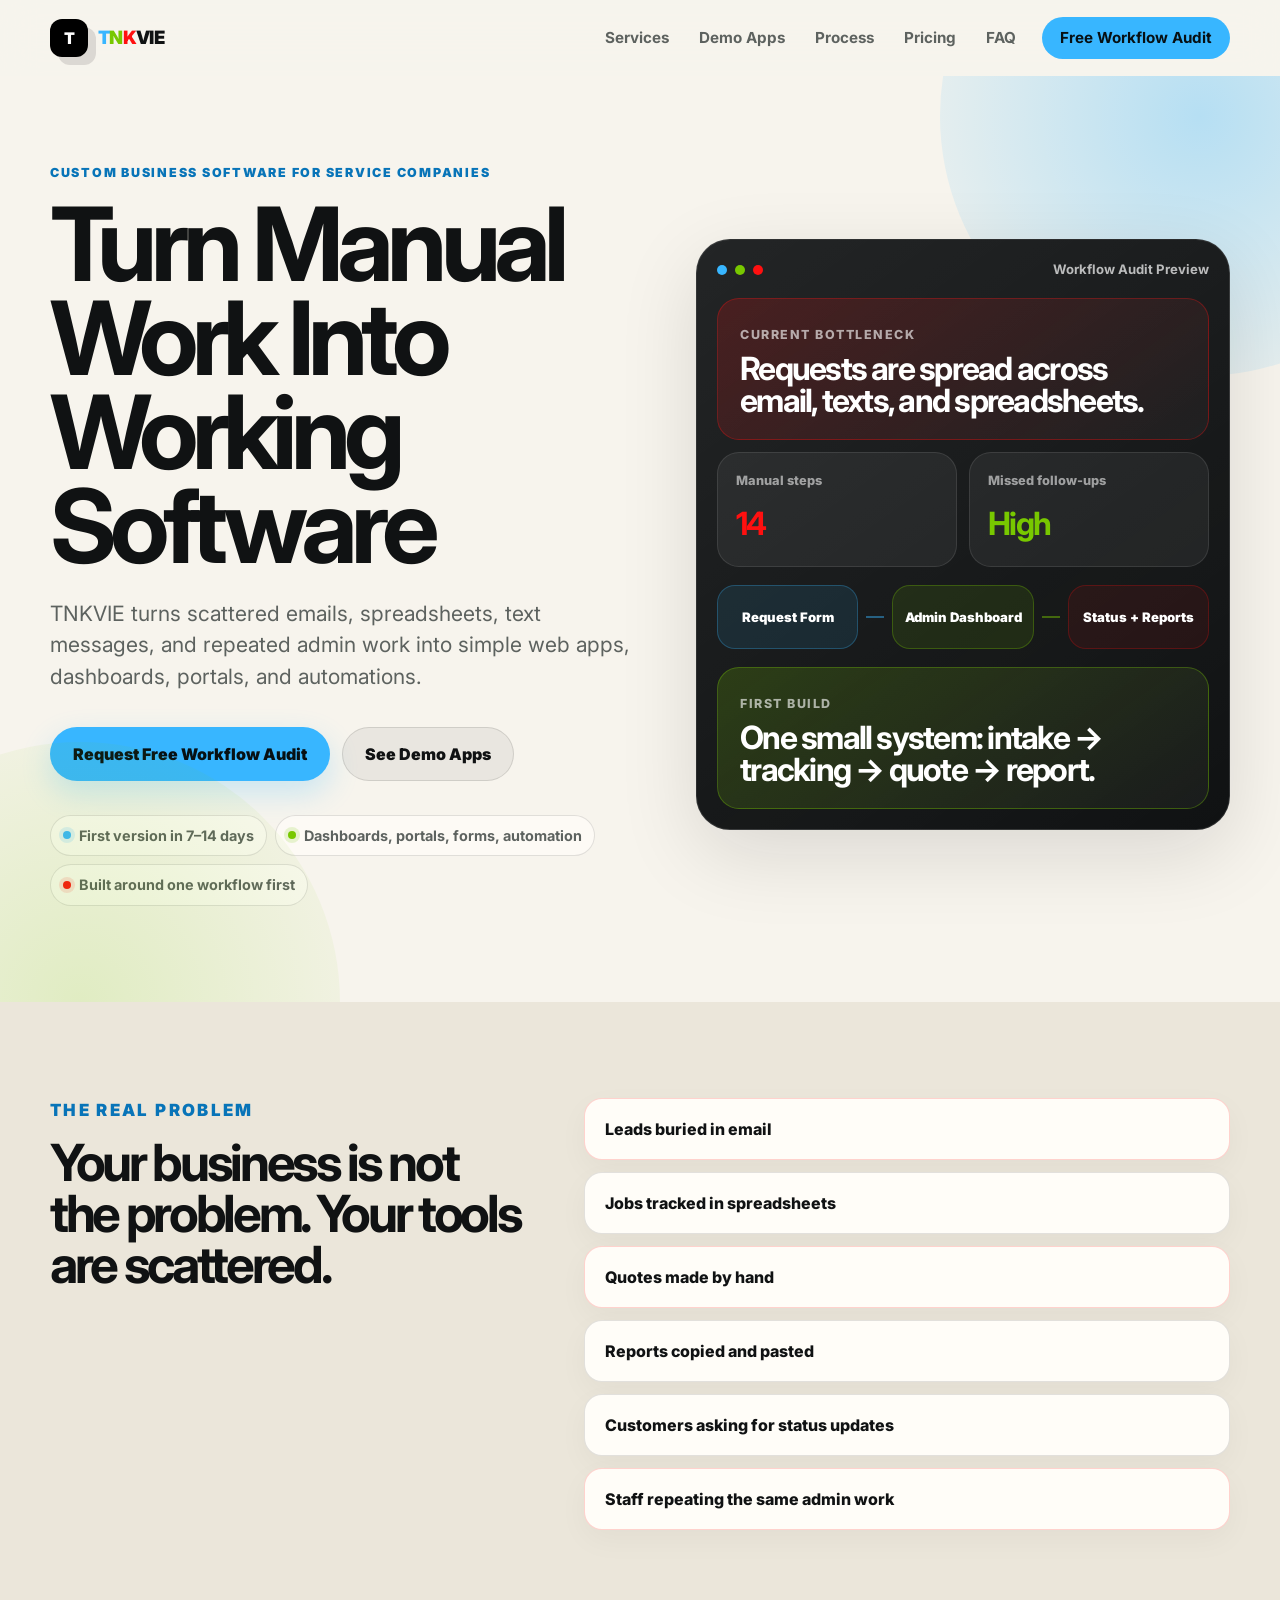
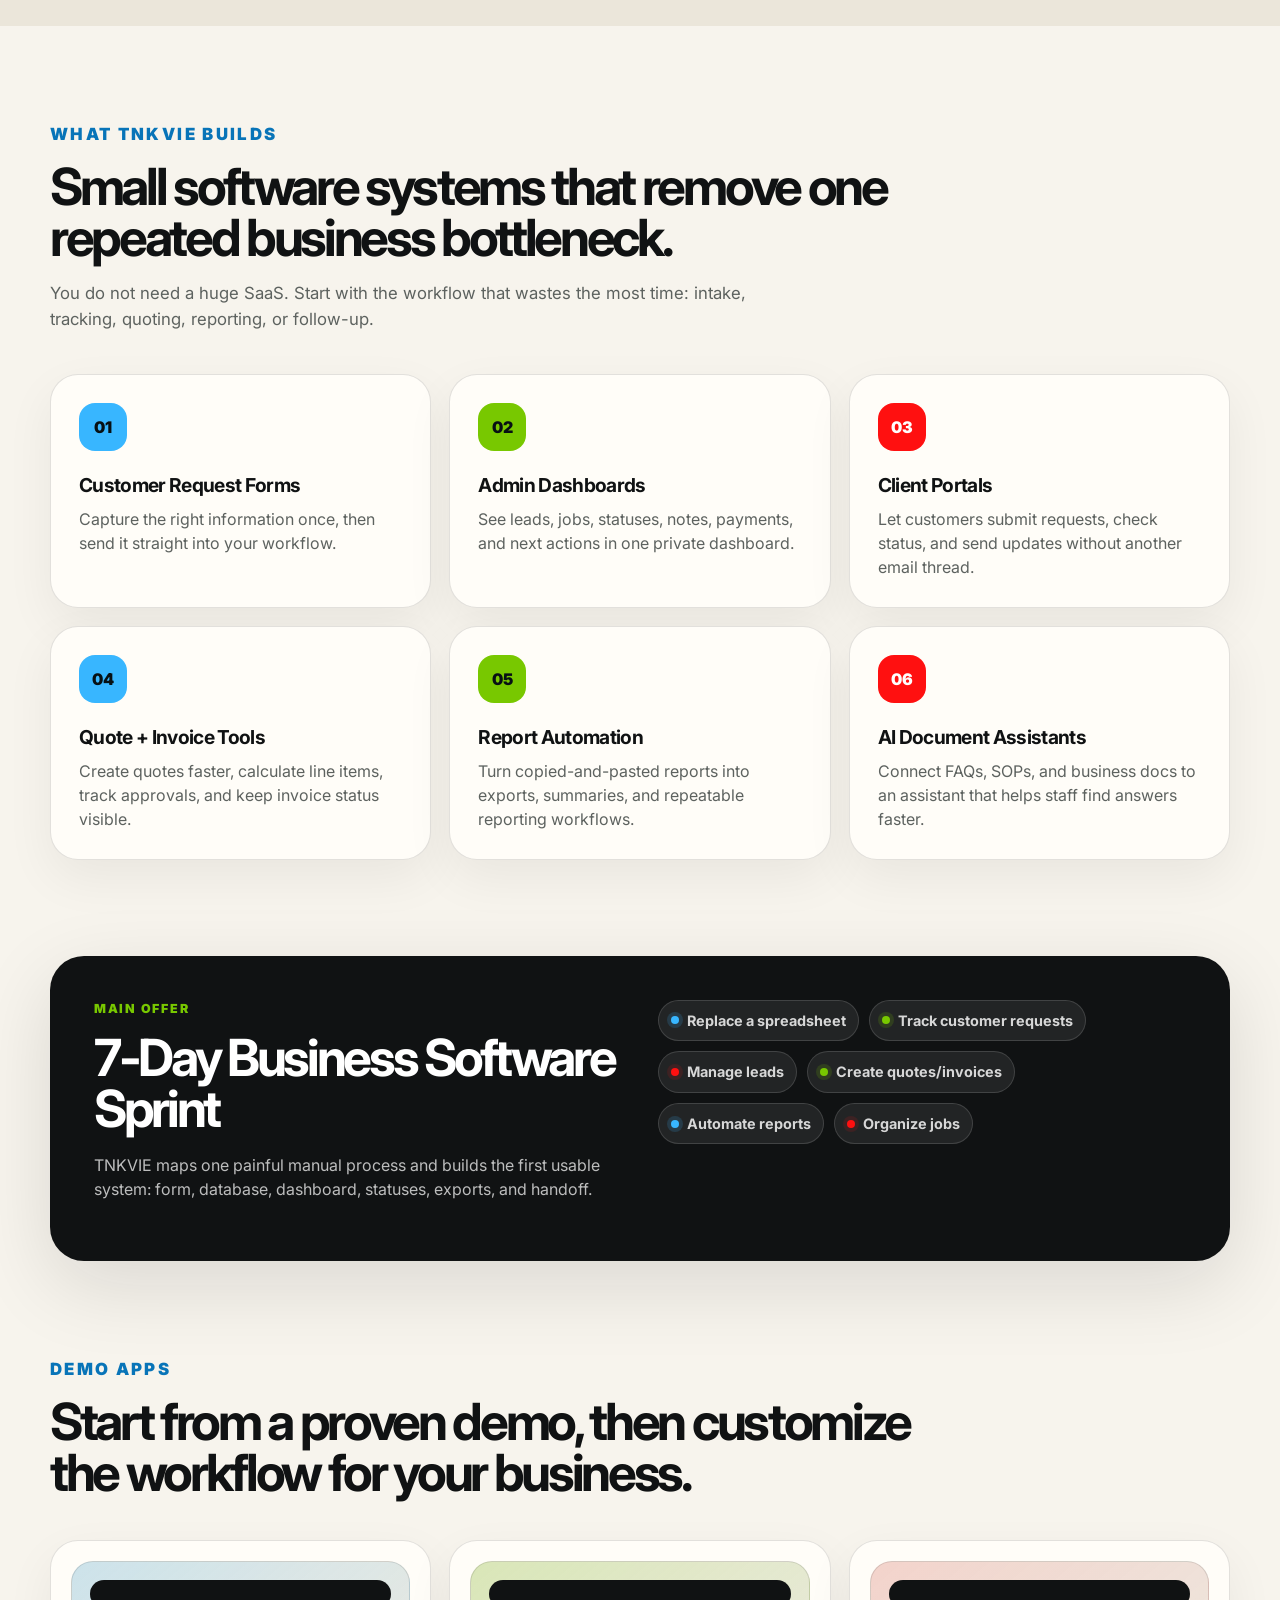
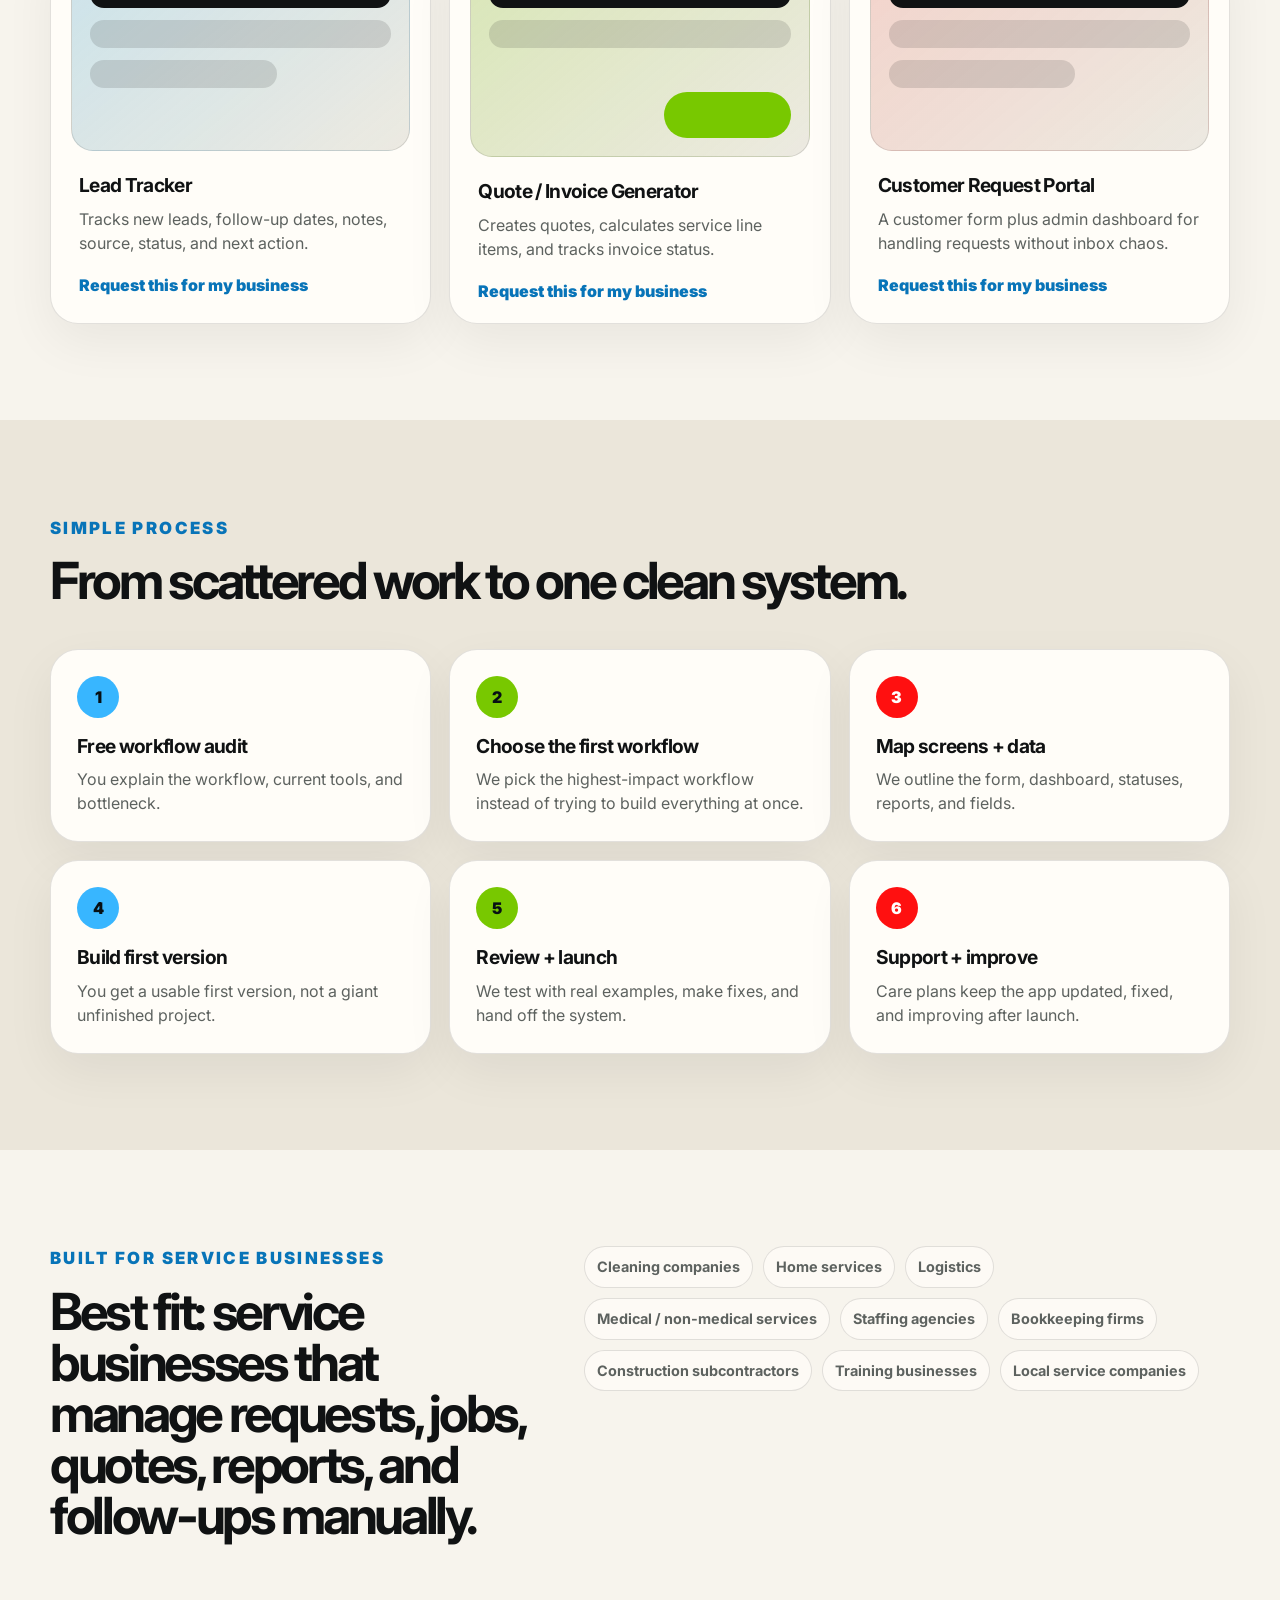
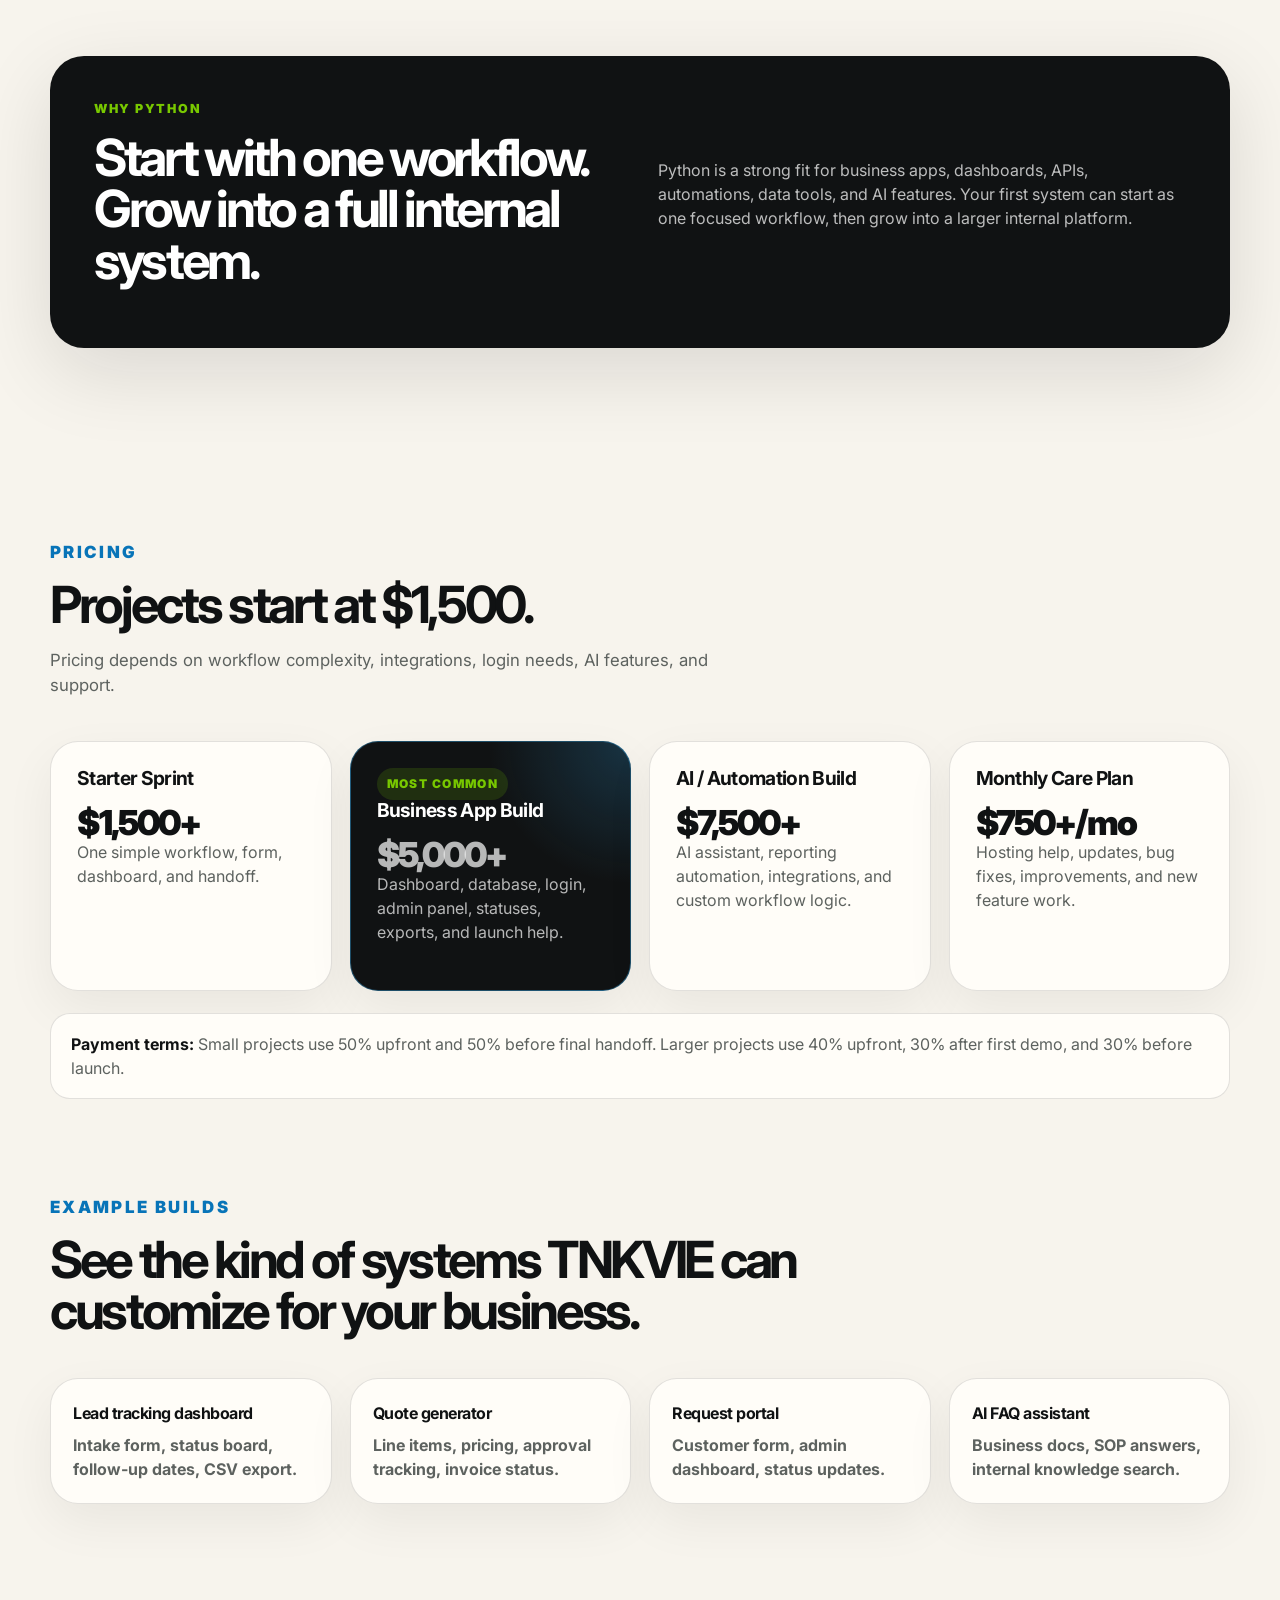
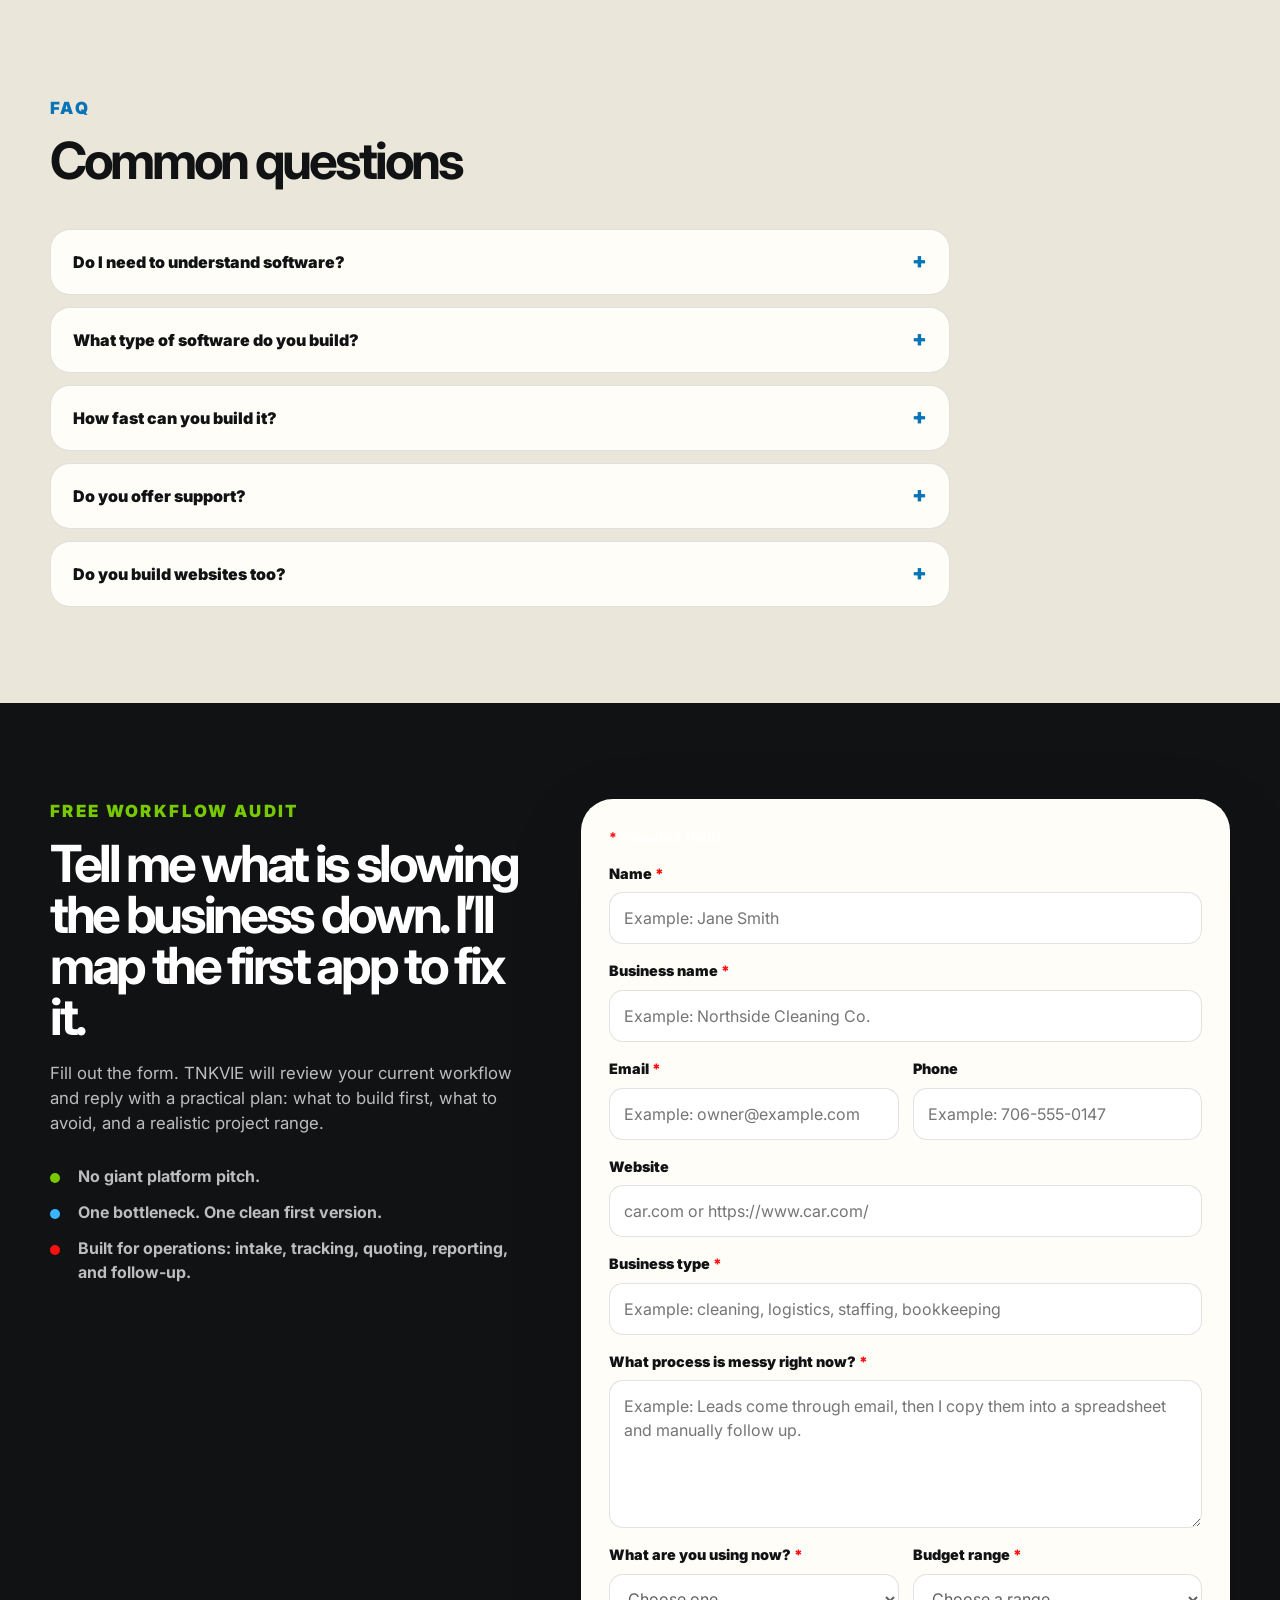
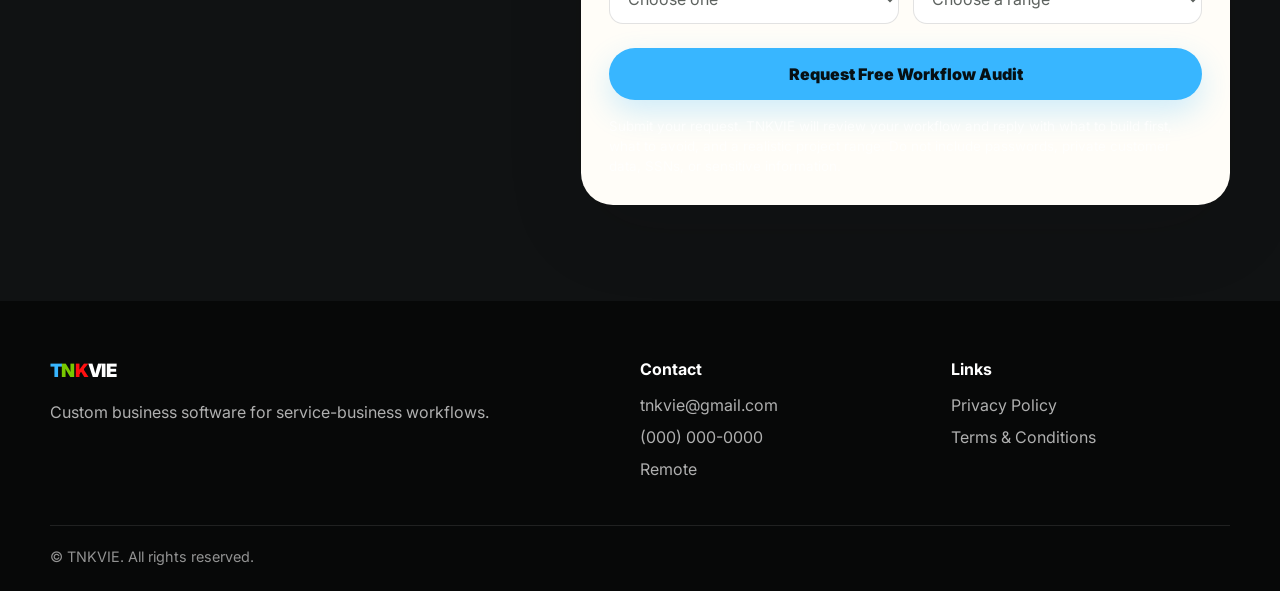
==== index.html @ 75f2b17d "init" ====
<!doctype html>
<html lang="en">
  <head>
    <meta charset="utf-8" />
    <meta name="viewport" content="width=device-width, initial-scale=1" />
    <title>TNKVIE — Custom Python Software for Small Businesses</title>
    <meta
      name="description"
      content="TNKVIE builds custom Python business software that replaces spreadsheets, manual admin work, and broken workflows with simple apps, dashboards, portals, and automations."
    />
    <meta name="theme-color" content="#38b6ff" />

    <meta
      property="og:title"
      content="TNKVIE — Custom Python Software for Small Businesses"
    />
    <meta
      property="og:description"
      content="Turn one messy manual process into a working app, dashboard, portal, or automation in 7–14 days."
    />
    <meta property="og:type" content="website" />

    <link rel="preconnect" href="https://fonts.googleapis.com" />
    <link rel="preconnect" href="https://fonts.gstatic.com" crossorigin />
    <link
      href="https://fonts.googleapis.com/css2?family=Inter:wght@400;500;600;700;800;900&display=swap"
      rel="stylesheet"
    />
    <link rel="stylesheet" href="styles.css" />
  </head>

  <body>
    <a class="skip-link" href="#main">Skip to content</a>

    <header class="site-header" data-header>
      <div class="container nav-shell">
        <a class="brand" href="#top" aria-label="TNKVIE home">
          <span class="brand-mark" aria-hidden="true">T</span>
          <span class="brand-text brand-logo" aria-label="TNKVIE"
            ><span class="logo-blue">T</span><span class="logo-green">N</span
            ><span class="logo-red">K</span><span>VIE</span></span
          >
        </a>

        <button
          class="nav-toggle"
          type="button"
          aria-label="Open menu"
          aria-expanded="false"
          data-nav-toggle
        >
          <span></span>
          <span></span>
          <span></span>
        </button>

        <nav class="site-nav" aria-label="Main navigation" data-nav>
          <a href="#services">Services</a>
          <a href="#demos">Demo Apps</a>
          <a href="#process">Process</a>
          <a href="#pricing">Pricing</a>
          <a href="#faq">FAQ</a>
          <a class="nav-cta" href="#audit">Free Workflow Audit</a>
        </nav>
      </div>
    </header>

    <main id="main">
      <section class="hero section" id="top">
        <div class="container hero-grid">
          <div class="hero-copy reveal">
            <p class="eyebrow">
              Custom business software for service companies
            </p>
            <h1>Turn Manual Work Into Working Software</h1>
            <p class="hero-subtitle">
              TNKVIE turns scattered emails, spreadsheets, text messages, and
              repeated admin work into simple web apps, dashboards, portals, and
              automations.
            </p>

            <div class="hero-actions">
              <a class="btn btn-primary" href="#audit"
                >Request Free Workflow Audit</a
              >
              <a class="btn btn-secondary" href="#demos">See Demo Apps</a>
            </div>

            <div class="hero-proof" aria-label="TNKVIE service highlights">
              <span>First version in 7–14 days</span>
              <span>Dashboards, portals, forms, automation</span>
              <span>Built around one workflow first</span>
            </div>
          </div>

          <div
            class="hero-panel reveal delay-1"
            aria-label="Workflow dashboard preview"
          >
            <div class="panel-top">
              <span class="dot"></span>
              <span class="dot"></span>
              <span class="dot"></span>
              <strong>Workflow Audit Preview</strong>
            </div>

            <div class="workflow-card alert">
              <span class="card-label">Current bottleneck</span>
              <h2>
                Requests are spread across email, texts, and spreadsheets.
              </h2>
            </div>

            <div class="mini-grid">
              <div class="metric-card">
                <span>Manual steps</span>
                <strong>14</strong>
              </div>
              <div class="metric-card">
                <span>Missed follow-ups</span>
                <strong>High</strong>
              </div>
            </div>

            <div class="pipeline" aria-hidden="true">
              <div>Request Form</div>
              <span></span>
              <div>Admin Dashboard</div>
              <span></span>
              <div>Status + Reports</div>
            </div>

            <div class="workflow-card success">
              <span class="card-label">First build</span>
              <h2>One small system: intake → tracking → quote → report.</h2>
            </div>
          </div>
        </div>
      </section>

      <section class="section problem-section">
        <div class="container two-col">
          <div class="section-copy reveal">
            <p class="eyebrow">The real problem</p>
            <h2>Your business is not the problem. Your tools are scattered.</h2>
          </div>

          <div class="pain-list reveal delay-1">
            <div>Leads buried in email</div>
            <div>Jobs tracked in spreadsheets</div>
            <div>Quotes made by hand</div>
            <div>Reports copied and pasted</div>
            <div>Customers asking for status updates</div>
            <div>Staff repeating the same admin work</div>
          </div>
        </div>
      </section>

      <section class="section" id="services">
        <div class="container">
          <div class="section-heading reveal">
            <p class="eyebrow">What TNKVIE builds</p>
            <h2>
              Small software systems that remove one repeated business
              bottleneck.
            </h2>
            <p>
              You do not need a huge SaaS. Start with the workflow that wastes
              the most time: intake, tracking, quoting, reporting, or follow-up.
            </p>
          </div>

          <div class="card-grid services-grid">
            <article class="service-card reveal">
              <span class="card-icon">01</span>
              <h3>Customer Request Forms</h3>
              <p>
                Capture the right information once, then send it straight into
                your workflow.
              </p>
            </article>

            <article class="service-card reveal delay-1">
              <span class="card-icon">02</span>
              <h3>Admin Dashboards</h3>
              <p>
                See leads, jobs, statuses, notes, payments, and next actions in
                one private dashboard.
              </p>
            </article>

            <article class="service-card reveal delay-2">
              <span class="card-icon">03</span>
              <h3>Client Portals</h3>
              <p>
                Let customers submit requests, check status, and send updates
                without another email thread.
              </p>
            </article>

            <article class="service-card reveal">
              <span class="card-icon">04</span>
              <h3>Quote + Invoice Tools</h3>
              <p>
                Create quotes faster, calculate line items, track approvals, and
                keep invoice status visible.
              </p>
            </article>

            <article class="service-card reveal delay-1">
              <span class="card-icon">05</span>
              <h3>Report Automation</h3>
              <p>
                Turn copied-and-pasted reports into exports, summaries, and
                repeatable reporting workflows.
              </p>
            </article>

            <article class="service-card reveal delay-2">
              <span class="card-icon">06</span>
              <h3>AI Document Assistants</h3>
              <p>
                Connect FAQs, SOPs, and business docs to an assistant that helps
                staff find answers faster.
              </p>
            </article>
          </div>
        </div>
      </section>

      <section class="section offer-section">
        <div class="container offer-card reveal">
          <div>
            <p class="eyebrow">Main offer</p>
            <h2>7-Day Business Software Sprint</h2>
            <p>
              TNKVIE maps one painful manual process and builds the first usable
              system: form, database, dashboard, statuses, exports, and handoff.
            </p>
          </div>

          <div class="offer-list" aria-label="Best use cases">
            <span>Replace a spreadsheet</span>
            <span>Track customer requests</span>
            <span>Manage leads</span>
            <span>Create quotes/invoices</span>
            <span>Automate reports</span>
            <span>Organize jobs</span>
          </div>
        </div>
      </section>

      <section class="section" id="demos">
        <div class="container">
          <div class="section-heading reveal">
            <p class="eyebrow">Demo apps</p>
            <h2>
              Start from a proven demo, then customize the workflow for your
              business.
            </h2>
          </div>

          <div class="card-grid demo-grid">
            <article class="demo-card reveal">
              <div class="demo-screen">
                <div class="demo-row active"></div>
                <div class="demo-row"></div>
                <div class="demo-row short"></div>
              </div>
              <h3>Lead Tracker</h3>
              <p>
                Tracks new leads, follow-up dates, notes, source, status, and
                next action.
              </p>
              <a href="#audit">Request this for my business</a>
            </article>

            <article class="demo-card reveal delay-1">
              <div class="demo-screen invoice">
                <div class="demo-row active"></div>
                <div class="demo-row"></div>
                <div class="demo-total"></div>
              </div>
              <h3>Quote / Invoice Generator</h3>
              <p>
                Creates quotes, calculates service line items, and tracks
                invoice status.
              </p>
              <a href="#audit">Request this for my business</a>
            </article>

            <article class="demo-card reveal delay-2">
              <div class="demo-screen portal">
                <div class="demo-row active"></div>
                <div class="demo-row"></div>
                <div class="demo-row short"></div>
              </div>
              <h3>Customer Request Portal</h3>
              <p>
                A customer form plus admin dashboard for handling requests
                without inbox chaos.
              </p>
              <a href="#audit">Request this for my business</a>
            </article>
          </div>
        </div>
      </section>

      <section class="section process-section" id="process">
        <div class="container">
          <div class="section-heading reveal">
            <p class="eyebrow">Simple process</p>
            <h2>From scattered work to one clean system.</h2>
          </div>

          <div class="timeline">
            <article class="timeline-item reveal">
              <span>1</span>
              <h3>Free workflow audit</h3>
              <p>You explain the workflow, current tools, and bottleneck.</p>
            </article>
            <article class="timeline-item reveal delay-1">
              <span>2</span>
              <h3>Choose the first workflow</h3>
              <p>
                We pick the highest-impact workflow instead of trying to build
                everything at once.
              </p>
            </article>
            <article class="timeline-item reveal delay-2">
              <span>3</span>
              <h3>Map screens + data</h3>
              <p>
                We outline the form, dashboard, statuses, reports, and fields.
              </p>
            </article>
            <article class="timeline-item reveal">
              <span>4</span>
              <h3>Build first version</h3>
              <p>
                You get a usable first version, not a giant unfinished project.
              </p>
            </article>
            <article class="timeline-item reveal delay-1">
              <span>5</span>
              <h3>Review + launch</h3>
              <p>
                We test with real examples, make fixes, and hand off the system.
              </p>
            </article>
            <article class="timeline-item reveal delay-2">
              <span>6</span>
              <h3>Support + improve</h3>
              <p>
                Care plans keep the app updated, fixed, and improving after
                launch.
              </p>
            </article>
          </div>
        </div>
      </section>

      <section class="section industries-section">
        <div class="container two-col">
          <div class="section-copy reveal">
            <p class="eyebrow">Built for service businesses</p>
            <h2>
              Best fit: service businesses that manage requests, jobs, quotes,
              reports, and follow-ups manually.
            </h2>
          </div>

          <div
            class="industry-cloud reveal delay-1"
            aria-label="Industries served"
          >
            <span>Cleaning companies</span>
            <span>Home services</span>
            <span>Logistics</span>
            <span>Medical / non-medical services</span>
            <span>Staffing agencies</span>
            <span>Bookkeeping firms</span>
            <span>Construction subcontractors</span>
            <span>Training businesses</span>
            <span>Local service companies</span>
          </div>
        </div>
      </section>

      <section class="section why-section">
        <div class="container why-card reveal">
          <div>
            <p class="eyebrow">Why Python</p>
            <h2>Start with one workflow. Grow into a full internal system.</h2>
          </div>
          <p>
            Python is a strong fit for business apps, dashboards, APIs,
            automations, data tools, and AI features. Your first system can
            start as one focused workflow, then grow into a larger internal
            platform.
          </p>
        </div>
      </section>

      <section class="section" id="pricing">
        <div class="container">
          <div class="section-heading reveal">
            <p class="eyebrow">Pricing</p>
            <h2>Projects start at $1,500.</h2>
            <p>
              Pricing depends on workflow complexity, integrations, login needs,
              AI features, and support.
            </p>
          </div>

          <div class="pricing-grid">
            <article class="price-card reveal">
              <h3>Starter Sprint</h3>
              <p class="price">$1,500+</p>
              <p>One simple workflow, form, dashboard, and handoff.</p>
            </article>

            <article class="price-card featured reveal delay-1">
              <p class="badge">Most common</p>
              <h3>Business App Build</h3>
              <p class="price">$5,000+</p>
              <p>
                Dashboard, database, login, admin panel, statuses, exports, and
                launch help.
              </p>
            </article>

            <article class="price-card reveal delay-2">
              <h3>AI / Automation Build</h3>
              <p class="price">$7,500+</p>
              <p>
                AI assistant, reporting automation, integrations, and custom
                workflow logic.
              </p>
            </article>

            <article class="price-card reveal">
              <h3>Monthly Care Plan</h3>
              <p class="price">$750+/mo</p>
              <p>
                Hosting help, updates, bug fixes, improvements, and new feature
                work.
              </p>
            </article>
          </div>

          <div class="payment-note reveal">
            <strong>Payment terms:</strong>
            Small projects use 50% upfront and 50% before final handoff. Larger
            projects use 40% upfront, 30% after first demo, and 30% before
            launch.
          </div>
        </div>
      </section>

      <section class="section proof-section">
        <div class="container">
          <div class="section-heading reveal">
            <p class="eyebrow">Example builds</p>
            <h2>
              See the kind of systems TNKVIE can customize for your business.
            </h2>
          </div>

          <div class="proof-grid">
            <div class="proof-item reveal">
              <strong>Lead tracking dashboard</strong>
              <span
                >Intake form, status board, follow-up dates, CSV export.</span
              >
            </div>
            <div class="proof-item reveal delay-1">
              <strong>Quote generator</strong>
              <span
                >Line items, pricing, approval tracking, invoice status.</span
              >
            </div>
            <div class="proof-item reveal delay-2">
              <strong>Request portal</strong>
              <span>Customer form, admin dashboard, status updates.</span>
            </div>
            <div class="proof-item reveal">
              <strong>AI FAQ assistant</strong>
              <span
                >Business docs, SOP answers, internal knowledge search.</span
              >
            </div>
          </div>
        </div>
      </section>

      <section class="section faq-section" id="faq">
        <div class="container">
          <div class="section-heading reveal">
            <p class="eyebrow">FAQ</p>
            <h2>Common questions</h2>
          </div>

          <div class="faq-list reveal">
            <details>
              <summary>Do I need to understand software?</summary>
              <p>
                No. You explain your business process. TNKVIE turns it into a
                simple system.
              </p>
            </details>

            <details>
              <summary>What type of software do you build?</summary>
              <p>
                TNKVIE focuses on operations software: dashboards, portals,
                forms, automations, reports, and AI tools.
              </p>
            </details>

            <details>
              <summary>How fast can you build it?</summary>
              <p>
                Small workflow apps can start in 7 days. Bigger systems usually
                take 2–6 weeks.
              </p>
            </details>

            <details>
              <summary>Do you offer support?</summary>
              <p>
                Yes. Monthly care plans are available for updates, fixes,
                hosting help, and new features.
              </p>
            </details>

            <details>
              <summary>Do you build websites too?</summary>
              <p>
                Yes, when the website supports the workflow. The main focus is
                software that helps the business run better.
              </p>
            </details>
          </div>
        </div>
      </section>

      <section class="section final-cta" id="audit">
        <div class="container audit-grid">
          <div class="section-copy reveal">
            <p class="eyebrow">Free workflow audit</p>
            <h2>
              Tell me what is slowing the business down. I’ll map the first app
              to fix it.
            </h2>
            <p>
              Fill out the form. TNKVIE will review your current workflow and
              reply with a practical plan: what to build first, what to avoid,
              and a realistic project range.
            </p>

            <ul class="audit-bullets">
              <li>No giant platform pitch.</li>
              <li>One bottleneck. One clean first version.</li>
              <li>
                Built for operations: intake, tracking, quoting, reporting, and
                follow-up.
              </li>
            </ul>
          </div>

          <form
            class="audit-form reveal delay-1"
            id="workflow-audit-form"
            name="workflow-audit"
            action="https://api.web3forms.com/submit"
            method="POST"
          >
            <input
              type="hidden"
              name="access_key"
              value="5d2af4bc-f46d-4950-a163-d67c3dd9f579"
            />

            <input
              type="hidden"
              name="form_type"
              value="Workflow Audit Request"
            />
            <input
              type="hidden"
              name="subject"
              value="New TNKVIE Workflow Audit Request"
            />
            <input type="hidden" name="from_name" value="TNKVIE Website" />

            <!-- Optional: redirect after submit -->
            <!-- <input type="hidden" name="redirect" value="https://tnkvie.com/thank-you.html" /> -->

            <!-- Spam trap. Leave hidden. -->
            <input
              type="checkbox"
              name="botcheck"
              style="display: none"
              tabindex="-1"
              autocomplete="off"
            />

            <p class="form-required-note">
              <span aria-hidden="true">*</span> Required fields
            </p>

            <div class="form-row">
              <label for="name">Name <span aria-hidden="true">*</span></label>
              <input
                id="name"
                name="name"
                type="text"
                autocomplete="name"
                minlength="2"
                maxlength="80"
                placeholder="Example: Jane Smith"
                title="Enter your name."
                required
              />
            </div>

            <div class="form-row">
              <label for="business"
                >Business name <span aria-hidden="true">*</span></label
              >
              <input
                id="business"
                name="business"
                type="text"
                autocomplete="organization"
                minlength="2"
                maxlength="100"
                placeholder="Example: Northside Cleaning Co."
                title="Enter your business name."
                required
              />
            </div>

            <div class="form-pair">
              <div class="form-row">
                <label for="email"
                  >Email <span aria-hidden="true">*</span></label
                >
                <input
                  id="email"
                  name="email"
                  type="email"
                  autocomplete="email"
                  placeholder="Example: owner@example.com"
                  title="Enter a valid email address."
                  required
                />
              </div>

              <div class="form-row">
                <label for="phone">Phone</label>
                <input
                  id="phone"
                  name="phone"
                  type="tel"
                  autocomplete="tel"
                  inputmode="tel"
                  pattern="[0-9()+\-\s.]{7,}"
                  placeholder="Example: 706-555-0147"
                  title="Enter a valid phone number."
                />
              </div>
            </div>

            <div class="form-row">
              <label for="website">Website</label>
              <input
                id="website"
                name="website"
                type="text"
                autocomplete="url"
                inputmode="url"
                maxlength="200"
                placeholder="car.com or https://www.car.com/"
                title="Enter your website, like car.com or https://www.car.com/"
              />
            </div>

            <div class="form-row">
              <label for="business-type"
                >Business type <span aria-hidden="true">*</span></label
              >
              <input
                id="business-type"
                name="business_type"
                type="text"
                minlength="2"
                maxlength="80"
                placeholder="Example: cleaning, logistics, staffing, bookkeeping"
                title="Enter your type of business."
                required
              />
            </div>

            <div class="form-row">
              <label for="messy-process">
                What process is messy right now?
                <span aria-hidden="true">*</span>
              </label>
              <textarea
                id="messy-process"
                name="messy_process"
                rows="5"
                minlength="20"
                maxlength="1000"
                placeholder="Example: Leads come through email, then I copy them into a spreadsheet and manually follow up."
                title="Describe the workflow, bottleneck, or repeated admin task you want fixed."
                required
              ></textarea>
            </div>

            <div class="form-pair">
              <div class="form-row">
                <label for="current-tools"
                  >What are you using now?
                  <span aria-hidden="true">*</span></label
                >
                <select
                  id="current-tools"
                  name="current_tools"
                  title="Choose the tools you currently use."
                  required
                >
                  <option value="" selected disabled>Choose one</option>
                  <option value="Spreadsheets">Spreadsheets</option>
                  <option value="Email">Email</option>
                  <option value="Text messages">Text messages</option>
                  <option value="Paper forms">Paper forms</option>
                  <option value="Multiple tools">Multiple tools</option>
                  <option value="Not sure">Not sure</option>
                </select>
              </div>

              <div class="form-row">
                <label for="budget"
                  >Budget range <span aria-hidden="true">*</span></label
                >
                <select
                  id="budget"
                  name="budget"
                  title="Choose a realistic budget range."
                  required
                >
                  <option value="" selected disabled>Choose a range</option>
                  <option value="$1,500–$3,000">$1,500–$3,000</option>
                  <option value="$3,000–$7,500">$3,000–$7,500</option>
                  <option value="$7,500–$15,000">$7,500–$15,000</option>
                  <option value="$15,000+">$15,000+</option>
                  <option value="Not sure yet">Not sure yet</option>
                </select>
              </div>
            </div>

            <button class="btn btn-primary form-submit" type="submit">
              Request Free Workflow Audit
            </button>

            <p class="form-note" id="audit-form-note">
              Submit your request. TNKVIE will review your workflow and reply
              with what to build first, what to avoid, and a realistic project
              range. Do not include passwords, private customer data, SSNs, or
              sensitive information.
            </p>
          </form>
        </div>
      </section>
    </main>

    <footer class="site-footer">
      <div class="container footer-grid">
        <div>
          <a class="brand footer-brand" href="#top">
            <span class="brand-text brand-logo" aria-label="TNKVIE"
              ><span class="logo-blue">T</span><span class="logo-green">N</span
              ><span class="logo-red">K</span><span>VIE</span></span
            >
          </a>
          <p>Custom business software for service-business workflows.</p>
        </div>

        <div>
          <strong>Contact</strong>
          <a href="mailto:tnkvie@gmail.com">tnkvie@gmail.com</a>
          <a href="tel:+10000000000">(000) 000-0000</a>
          <span>Remote</span>
        </div>

        <div>
          <strong>Links</strong>
          <a href="privacy.html">Privacy Policy</a>
          <a href="terms.html">Terms & Conditions</a>
        </div>
      </div>

      <div class="container copyright">
        <span>© <span data-year></span> TNKVIE. All rights reserved.</span>
      </div>
    </footer>

    <script src="script.js"></script>
  </body>
</html>
---- styles.css ----
:root {
  --bg: #f7f4ed;
  --bg-2: #ebe6da;
  --ink: #101213;
  --muted: #5d625f;
  --line: rgba(16, 18, 19, 0.12);
  --card: #fffdf8;

  --brand-blue: #38b6ff;
  --brand-blue-dark: #0874b8;
  --brand-blue-soft: rgba(56, 182, 255, 0.16);

  --brand-green: #78c800;
  --brand-green-dark: #4d8200;
  --brand-green-soft: rgba(120, 200, 0, 0.16);

  --brand-red: #ff1010;
  --brand-red-dark: #b90000;
  --brand-red-soft: rgba(255, 16, 16, 0.12);

  --accent: var(--brand-blue);
  --accent-2: var(--brand-blue-dark);

  --dark: #101213;
  --dark-2: #181b1c;
  --white: #ffffff;
  --shadow: 0 24px 80px rgba(16, 18, 19, 0.12);
  --radius: 28px;
  --radius-sm: 18px;
  --max: 1180px;
  --header-height: 76px;
}

* {
  box-sizing: border-box;
}

html {
  scroll-behavior: smooth;
}

body {
  margin: 0;
  font-family: "Inter", system-ui, -apple-system, BlinkMacSystemFont, "Segoe UI", sans-serif;
  background: var(--bg);
  color: var(--ink);
  line-height: 1.5;
  text-rendering: optimizeLegibility;
}

body.nav-open {
  overflow: hidden;
}

img,
svg {
  display: block;
  max-width: 100%;
}

a {
  color: inherit;
  text-decoration: none;
}

button,
input,
textarea,
select {
  font: inherit;
}

button {
  cursor: pointer;
}

.skip-link {
  position: fixed;
  left: 16px;
  top: 12px;
  z-index: 1000;
  transform: translateY(-200%);
  background: var(--brand-blue);
  color: #071014;
  padding: 10px 14px;
  border-radius: 999px;
  font-weight: 800;
}

.skip-link:focus {
  transform: translateY(0);
}

.container {
  width: min(100% - 32px, var(--max));
  margin-inline: auto;
}

.section {
  padding: 96px 0;
}

.site-header {
  position: sticky;
  top: 0;
  z-index: 100;
  height: var(--header-height);
  background: rgba(247, 244, 237, 0.78);
  border-bottom: 1px solid transparent;
  backdrop-filter: blur(18px);
  transition: border-color 0.2s ease, background 0.2s ease;
}

.site-header.is-scrolled {
  border-color: var(--line);
  background: rgba(247, 244, 237, 0.94);
}

.nav-shell {
  height: var(--header-height);
  display: flex;
  align-items: center;
  justify-content: space-between;
  gap: 24px;
}

.brand {
  display: inline-flex;
  align-items: center;
  gap: 10px;
  font-weight: 900;
  letter-spacing: -0.04em;
}

.brand-mark {
  display: grid;
  place-items: center;
  width: 38px;
  height: 38px;
  border-radius: 12px;
  background: #000000;
  color: #ffffff;
  text-shadow: 0 1px 10px rgba(0, 0, 0, 0.36);
  box-shadow: 8px 8px 0 rgba(16, 18, 19, 0.12);
}

.brand-text {
  font-size: 1.15rem;
}

.brand-logo span {
  display: inline-block;
}

.logo-blue {
  color: var(--brand-blue);
}

.logo-green {
  color: var(--brand-green);
}

.logo-red {
  color: var(--brand-red);
}

.site-nav {
  display: flex;
  align-items: center;
  gap: 6px;
}

.site-nav a {
  padding: 10px 12px;
  color: var(--muted);
  font-size: 0.95rem;
  font-weight: 700;
  border-radius: 999px;
  transition: color 0.2s ease, background 0.2s ease;
}

.site-nav a:hover,
.site-nav a:focus-visible {
  color: var(--ink);
  background: rgba(16, 18, 19, 0.06);
  outline: none;
}

.site-nav .nav-cta {
  margin-left: 8px;
  background: var(--brand-blue);
  color: #071014;
  padding-inline: 18px;
}

.site-nav .nav-cta:hover,
.site-nav .nav-cta:focus-visible {
  background: var(--brand-green);
  color: #071014;
}

.nav-toggle {
  display: none;
  width: 44px;
  height: 44px;
  border: 1px solid var(--line);
  border-radius: 999px;
  background: var(--card);
  padding: 10px;
}

.nav-toggle span {
  display: block;
  height: 2px;
  margin: 5px 0;
  background: var(--ink);
  border-radius: 99px;
  transition: transform 0.2s ease, opacity 0.2s ease;
}

.nav-open .nav-toggle span:nth-child(1) {
  transform: translateY(7px) rotate(45deg);
}

.nav-open .nav-toggle span:nth-child(2) {
  opacity: 0;
}

.nav-open .nav-toggle span:nth-child(3) {
  transform: translateY(-7px) rotate(-45deg);
}

.hero {
  position: relative;
  overflow: hidden;
  padding-top: 88px;
}

.hero::before {
  content: "";
  position: absolute;
  inset: -220px -180px auto auto;
  width: 520px;
  height: 520px;
  border-radius: 999px;
  background: radial-gradient(circle, rgba(56, 182, 255, 0.34), rgba(56, 182, 255, 0));
  pointer-events: none;
}

.hero::after {
  content: "";
  position: absolute;
  left: -180px;
  bottom: -260px;
  width: 520px;
  height: 520px;
  border-radius: 999px;
  background: radial-gradient(circle, rgba(120, 200, 0, 0.18), rgba(120, 200, 0, 0));
  pointer-events: none;
}

.hero-grid {
  display: grid;
  grid-template-columns: minmax(0, 1.05fr) minmax(340px, 0.95fr);
  gap: 56px;
  align-items: center;
}

.eyebrow {
  margin: 0 0 14px;
  color: var(--brand-blue-dark);
  font-size: 0.78rem;
  font-weight: 900;
  letter-spacing: 0.14em;
  text-transform: uppercase;
}

h1,
h2,
h3,
p {
  margin-top: 0;
}

h1 {
  max-width: 920px;
  margin-bottom: 24px;
  font-size: clamp(3rem, 8vw, 6.8rem);
  line-height: 0.92;
  /* letter-spacing: -0.085em; */
  letter-spacing: -0.065em;
}

h2 {
  margin-bottom: 18px;
  font-size: clamp(2rem, 4vw, 4rem);
  line-height: 1;
  letter-spacing: -0.065em;
}

h3 {
  margin-bottom: 10px;
  font-size: 1.2rem;
  line-height: 1.14;
  letter-spacing: -0.035em;
}

p {
  color: var(--muted);
}

.hero-subtitle {
  max-width: 680px;
  font-size: clamp(1.08rem, 2vw, 1.32rem);
}

.hero-actions,
.section-actions {
  display: flex;
  flex-wrap: wrap;
  align-items: center;
  gap: 12px;
  margin: 34px 0;
}

.btn {
  display: inline-flex;
  align-items: center;
  justify-content: center;
  min-height: 52px;
  padding: 14px 22px;
  border: 1px solid transparent;
  border-radius: 999px;
  font-weight: 900;
  transition: transform 0.2s ease, box-shadow 0.2s ease, background 0.2s ease;
}

.btn:hover {
  transform: translateY(-2px);
}

.btn-primary {
  background: var(--brand-blue);
  color: #071014;
  box-shadow: 0 12px 30px rgba(56, 182, 255, 0.24);
}

.btn-primary:hover,
.btn-primary:focus-visible {
  background: var(--brand-green);
  color: #071014;
}

.btn-secondary {
  background: rgba(16, 18, 19, 0.06);
  color: var(--ink);
  border-color: var(--line);
}

.btn-secondary:hover,
.btn-secondary:focus-visible {
  border-color: rgba(56, 182, 255, 0.38);
  box-shadow: 0 0 0 4px var(--brand-blue-soft);
}

.hero-proof {
  display: flex;
  flex-wrap: wrap;
  gap: 8px;
}

.hero-proof span,
.offer-list span,
.industry-cloud span {
  display: inline-flex;
  align-items: center;
  gap: 8px;
  padding: 9px 12px;
  border: 1px solid var(--line);
  border-radius: 999px;
  background: rgba(255, 253, 248, 0.72);
  color: var(--muted);
  font-size: 0.9rem;
  font-weight: 700;
}

.hero-proof span::before,
.offer-list span::before {
  content: "";
  width: 8px;
  height: 8px;
  border-radius: 999px;
  background: var(--brand-blue);
  box-shadow: 0 0 0 4px var(--brand-blue-soft);
}

.hero-proof span:nth-child(2)::before,
.offer-list span:nth-child(2n)::before {
  background: var(--brand-green);
  box-shadow: 0 0 0 4px var(--brand-green-soft);
}

.hero-proof span:nth-child(3)::before,
.offer-list span:nth-child(3n)::before {
  background: var(--brand-red);
  box-shadow: 0 0 0 4px var(--brand-red-soft);
}

.hero-panel {
  position: relative;
  padding: 20px;
  border: 1px solid rgba(255, 255, 255, 0.11);
  border-radius: 34px;
  background:
    linear-gradient(145deg, rgba(255, 255, 255, 0.08), rgba(255, 255, 255, 0)),
    var(--dark);
  color: var(--white);
  box-shadow: var(--shadow);
}

.panel-top {
  display: flex;
  align-items: center;
  gap: 8px;
  padding-bottom: 18px;
  color: rgba(255, 255, 255, 0.7);
}

.dot {
  width: 10px;
  height: 10px;
  border-radius: 999px;
  background: rgba(255, 255, 255, 0.25);
}

.dot:nth-child(1) {
  background: var(--brand-blue);
}

.dot:nth-child(2) {
  background: var(--brand-green);
}

.dot:nth-child(3) {
  background: var(--brand-red);
}

.panel-top strong {
  margin-left: auto;
  font-size: 0.82rem;
}

.workflow-card,
.metric-card {
  border: 1px solid rgba(255, 255, 255, 0.10);
  border-radius: 22px;
  background: rgba(255, 255, 255, 0.06);
}

.workflow-card {
  padding: 22px;
}

.workflow-card h2 {
  margin: 8px 0 0;
  color: var(--white);
  font-size: clamp(1.35rem, 3vw, 2rem);
  letter-spacing: -0.055em;
}

.card-label {
  color: rgba(255, 255, 255, 0.62);
  font-size: 0.78rem;
  font-weight: 800;
  text-transform: uppercase;
  letter-spacing: 0.12em;
}

.workflow-card.alert {
  border-color: rgba(255, 16, 16, 0.32);
  background: linear-gradient(145deg, rgba(255, 16, 16, 0.18), rgba(255, 255, 255, 0.03));
}

.workflow-card.success {
  border-color: rgba(120, 200, 0, 0.34);
  background: linear-gradient(145deg, rgba(120, 200, 0, 0.20), rgba(255, 255, 255, 0.04));
}

.mini-grid {
  display: grid;
  grid-template-columns: 1fr 1fr;
  gap: 12px;
  margin: 12px 0;
}

.metric-card {
  padding: 18px;
}

.metric-card span {
  display: block;
  color: rgba(255, 255, 255, 0.56);
  font-size: 0.8rem;
  font-weight: 800;
}

.metric-card strong {
  display: block;
  margin-top: 10px;
  color: var(--brand-blue);
  font-size: 2rem;
  letter-spacing: -0.05em;
}

.metric-card:nth-child(1) strong {
  color: var(--brand-red);
}

.metric-card:nth-child(2) strong {
  color: var(--brand-green);
}

.pipeline {
  display: grid;
  grid-template-columns: 1fr 18px 1fr 18px 1fr;
  align-items: center;
  gap: 8px;
  margin: 18px 0;
}

.pipeline div {
  min-height: 64px;
  display: grid;
  place-items: center;
  padding: 10px;
  border: 1px solid rgba(56, 182, 255, 0.28);
  border-radius: 18px;
  background: rgba(56, 182, 255, 0.10);
  color: var(--white);
  font-size: 0.82rem;
  font-weight: 900;
  text-align: center;
}

.pipeline div:nth-child(3) {
  border-color: rgba(120, 200, 0, 0.30);
  background: rgba(120, 200, 0, 0.11);
}

.pipeline div:nth-child(5) {
  border-color: rgba(255, 16, 16, 0.24);
  background: rgba(255, 16, 16, 0.08);
}

.pipeline span {
  height: 2px;
  background: rgba(56, 182, 255, 0.45);
}

.pipeline span:nth-child(4) {
  background: rgba(120, 200, 0, 0.45);
}

.two-col {
  display: grid;
  grid-template-columns: 0.85fr 1.15fr;
  gap: 56px;
  align-items: start;
}

.problem-section,
.process-section,
.faq-section {
  background: var(--bg-2);
}

.section-copy h2,
.section-heading h2 {
  max-width: 860px;
}

.section-copy p,
.section-heading p {
  max-width: 720px;
  font-size: 1.05rem;
}

.pain-list {
  display: grid;
  gap: 12px;
}

.pain-list div {
  padding: 18px 20px;
  border: 1px solid var(--line);
  border-radius: 18px;
  background: var(--card);
  font-weight: 800;
  box-shadow: 0 10px 30px rgba(16, 18, 19, 0.04);
}

.pain-list div:nth-child(1),
.pain-list div:nth-child(3),
.pain-list div:nth-child(6) {
  border-color: rgba(255, 16, 16, 0.18);
}

.section-heading {
  margin-bottom: 42px;
}

.card-grid {
  display: grid;
  gap: 18px;
}

.services-grid {
  grid-template-columns: repeat(3, minmax(0, 1fr));
}

.service-card,
.demo-card,
.price-card,
.timeline-item,
.proof-item {
  border: 1px solid var(--line);
  border-radius: var(--radius);
  background: var(--card);
  box-shadow: 0 18px 50px rgba(16, 18, 19, 0.06);
}

.service-card {
  padding: 28px;
}

.service-card p,
.demo-card p,
.price-card p,
.timeline-item p {
  margin-bottom: 0;
}

.card-icon {
  display: inline-grid;
  place-items: center;
  width: 48px;
  height: 48px;
  margin-bottom: 24px;
  border-radius: 16px;
  background: var(--brand-blue);
  color: #071014;
  font-weight: 900;
}

.service-card:nth-child(3n + 2) .card-icon {
  background: var(--brand-green);
}

.service-card:nth-child(3n) .card-icon {
  background: var(--brand-red);
  color: #ffffff;
}

.offer-section {
  padding-block: 0;
}

.offer-card,
.why-card {
  display: grid;
  grid-template-columns: 1fr 1fr;
  gap: 36px;
  padding: 44px;
  border-radius: 34px;
  background: var(--dark);
  color: var(--white);
  box-shadow: var(--shadow);
}

.offer-card p,
.why-card p {
  color: rgba(255, 255, 255, 0.72);
}

.offer-card h2,
.why-card h2 {
  color: var(--white);
}

.offer-card .eyebrow,
.why-card .eyebrow {
  color: var(--brand-green);
}

.offer-list {
  display: flex;
  flex-wrap: wrap;
  gap: 10px;
  align-content: start;
}

.offer-list span {
  background: rgba(255, 255, 255, 0.08);
  color: rgba(255, 255, 255, 0.82);
  border-color: rgba(255, 255, 255, 0.14);
}

.demo-grid {
  grid-template-columns: repeat(3, minmax(0, 1fr));
}

.demo-card {
  padding: 20px;
}

.demo-card h3,
.demo-card p,
.demo-card a {
  margin-inline: 8px;
}

.demo-card a {
  display: inline-flex;
  margin-top: 18px;
  color: var(--brand-blue-dark);
  font-weight: 900;
}

.demo-screen {
  min-height: 190px;
  margin-bottom: 24px;
  padding: 18px;
  border-radius: 22px;
  background:
    linear-gradient(140deg, rgba(56, 182, 255, 0.20), rgba(16, 18, 19, 0.02)),
    #f1eee5;
  border: 1px solid var(--line);
}

.demo-card:nth-child(2) .demo-screen {
  background:
    linear-gradient(140deg, rgba(120, 200, 0, 0.20), rgba(16, 18, 19, 0.02)),
    #f1eee5;
}

.demo-card:nth-child(3) .demo-screen,
.demo-screen.portal {
  background:
    linear-gradient(140deg, rgba(255, 16, 16, 0.12), rgba(16, 18, 19, 0.02)),
    #f1eee5;
}

.demo-row,
.demo-total {
  height: 28px;
  margin-bottom: 12px;
  border-radius: 999px;
  background: rgba(16, 18, 19, 0.13);
}

.demo-row.active {
  background: var(--dark);
}

.demo-row.short {
  width: 62%;
}

.demo-total {
  width: 42%;
  height: 46px;
  margin: 44px 0 0 auto;
  background: var(--brand-green);
}

.timeline {
  display: grid;
  grid-template-columns: repeat(3, minmax(0, 1fr));
  gap: 18px;
}

.timeline-item {
  padding: 26px;
}

.timeline-item span {
  display: inline-grid;
  place-items: center;
  width: 42px;
  height: 42px;
  margin-bottom: 18px;
  border-radius: 999px;
  background: var(--brand-blue);
  color: #071014;
  font-weight: 900;
}

.timeline-item:nth-child(3n + 2) span {
  background: var(--brand-green);
}

.timeline-item:nth-child(3n) span {
  background: var(--brand-red);
  color: #ffffff;
}

.industry-cloud {
  display: flex;
  flex-wrap: wrap;
  gap: 10px;
}

.why-section {
  padding-top: 0;
}

.why-card {
  align-items: center;
}

.pricing-grid {
  display: grid;
  grid-template-columns: repeat(4, minmax(0, 1fr));
  gap: 18px;
}

.price-card {
  position: relative;
  padding: 26px;
  min-height: 250px;
}

.price-card.featured {
  background:
    radial-gradient(circle at top right, rgba(56, 182, 255, 0.20), transparent 38%),
    var(--dark);
  border-color: rgba(56, 182, 255, 0.36);
  color: var(--white);
  transform: translateY(-10px);
}

.price-card.featured p {
  color: rgba(255, 255, 255, 0.7);
}

.price {
  margin: 16px 0;
  color: var(--ink);
  font-size: 2.15rem;
  line-height: 1;
  letter-spacing: -0.06em;
  font-weight: 900;
}

.featured .price {
  color: var(--brand-blue);
}

.badge {
  display: inline-flex;
  padding: 7px 10px;
  margin-bottom: 16px;
  border-radius: 999px;
  background: var(--brand-green-soft);
  color: var(--brand-green) !important;
  font-size: 0.75rem;
  font-weight: 900;
  text-transform: uppercase;
  letter-spacing: 0.12em;
}

.payment-note {
  margin-top: 22px;
  padding: 18px 20px;
  border: 1px solid var(--line);
  border-radius: 20px;
  background: var(--card);
  color: var(--muted);
}

.payment-note strong {
  color: var(--ink);
}

.proof-section {
  padding-top: 0;
}

.proof-grid {
  display: grid;
  grid-template-columns: repeat(4, minmax(0, 1fr));
  gap: 18px;
}

.proof-item {
  padding: 22px;
}

.proof-item strong {
  display: block;
  margin-bottom: 8px;
  letter-spacing: -0.03em;
}

.proof-item span {
  color: var(--muted);
  font-weight: 700;
}

.faq-list {
  display: grid;
  gap: 12px;
  max-width: 900px;
}

details {
  border: 1px solid var(--line);
  border-radius: 20px;
  background: var(--card);
  overflow: hidden;
}

summary {
  list-style: none;
  display: flex;
  justify-content: space-between;
  gap: 24px;
  padding: 20px 22px;
  font-weight: 900;
  cursor: pointer;
}

summary::-webkit-details-marker {
  display: none;
}

summary::after {
  content: "+";
  font-size: 1.35rem;
  line-height: 1;
  color: var(--brand-blue-dark);
}

details[open] summary::after {
  content: "–";
}

details p {
  padding: 0 22px 22px;
  margin: 0;
}

.final-cta {
  background: var(--dark);
  color: var(--white);
}

.final-cta p,
.final-cta li {
  color: rgba(255, 255, 255, 0.72);
}

.final-cta .eyebrow {
  color: var(--brand-green);
}

.audit-grid {
  display: grid;
  grid-template-columns: 0.85fr 1.15fr;
  gap: 52px;
  align-items: start;
}

.audit-bullets {
  display: grid;
  gap: 12px;
  padding: 0;
  margin: 28px 0 0;
  list-style: none;
}

.audit-bullets li {
  position: relative;
  padding-left: 28px;
  font-weight: 700;
}

.audit-bullets li::before {
  content: "";
  position: absolute;
  left: 0;
  top: 0.55em;
  width: 10px;
  height: 10px;
  border-radius: 999px;
  background: var(--brand-green);
}

.audit-bullets li:nth-child(2)::before {
  background: var(--brand-blue);
}

.audit-bullets li:nth-child(3)::before {
  background: var(--brand-red);
}

.audit-form {
  display: grid;
  gap: 16px;
  padding: 28px;
  border-radius: 32px;
  background: var(--card);
  color: var(--ink);
  box-shadow: var(--shadow);
}

.form-required-note {
  margin: 0;
  color: var(--muted);
  font-size: 0.84rem;
  font-weight: 800;
}

.form-required-note span,
.form-row label span {
  color: var(--brand-red);
}

.form-pair {
  display: grid;
  grid-template-columns: 1fr 1fr;
  gap: 14px;
}

.form-row {
  display: grid;
  gap: 8px;
}

.form-row label {
  color: var(--ink);
  font-size: 0.9rem;
  font-weight: 900;
}

.form-row input,
.form-row textarea,
.form-row select {
  width: 100%;
  border: 1px solid var(--line);
  border-radius: 14px;
  background: #ffffff;
  color: var(--ink);
  padding: 13px 14px;
  outline: none;
  transition: border-color 0.2s ease, box-shadow 0.2s ease;
}

.form-row select:required:invalid {
  color: var(--muted);
}

.form-row textarea {
  resize: vertical;
}

.form-row input:focus,
.form-row textarea:focus,
.form-row select:focus {
  border-color: var(--brand-blue);
  box-shadow: 0 0 0 4px var(--brand-blue-soft);
}

.form-row input:invalid:focus,
.form-row textarea:invalid:focus,
.form-row select:invalid:focus {
  border-color: var(--brand-red);
  box-shadow: 0 0 0 4px var(--brand-red-soft);
}

.form-submit {
  width: 100%;
  margin-top: 8px;
  border: none;
}

.form-note {
  margin: 0;
  color: var(--muted);
  font-size: 0.84rem;
}

.site-footer {
  padding: 56px 0 24px;
  background: #070808;
  color: var(--white);
}

.footer-grid {
  display: grid;
  grid-template-columns: 1.2fr 0.6fr 0.6fr;
  gap: 32px;
}

.footer-grid p {
  color: rgba(255, 255, 255, 0.68);
}

.footer-grid strong {
  display: block;
  margin-bottom: 12px;
}

.footer-grid > div:not(:first-child) a,
.footer-grid > div:not(:first-child) span {
  display: block;
  margin: 8px 0;
  color: rgba(255, 255, 255, 0.68);
}

.footer-brand {
  display: inline-flex;
  align-items: center;
  gap: 10px;
  margin-bottom: 16px;
}

.footer-brand .brand-mark {
  background: #000000;
  color: #ffffff;
  text-shadow: 0 1px 10px rgba(0, 0, 0, 0.36);
  box-shadow: none;
}

.footer-brand .brand-logo span {
  display: inline-block;
  margin: 0;
}

.copyright {
  margin-top: 36px;
  padding-top: 20px;
  border-top: 1px solid rgba(255, 255, 255, 0.10);
  color: rgba(255, 255, 255, 0.56);
  font-size: 0.9rem;
}

.reveal {
  opacity: 0;
  transform: translateY(18px);
  transition: opacity 0.6s ease, transform 0.6s ease;
}

.reveal.is-visible {
  opacity: 1;
  transform: translateY(0);
}

.delay-1 {
  transition-delay: 0.08s;
}

.delay-2 {
  transition-delay: 0.16s;
}

.legal-page {
  min-height: 100vh;
  padding: 48px 0 96px;
  background: var(--bg);
}

.legal-card {
  max-width: 880px;
  margin-top: 48px;
  padding: 40px;
  border: 1px solid var(--line);
  border-radius: 32px;
  background: var(--card);
  box-shadow: var(--shadow);
}

.legal-card h1 {
  font-size: clamp(2.6rem, 7vw, 5rem);
}

.legal-card h2 {
  margin-top: 36px;
  font-size: clamp(1.5rem, 3vw, 2.2rem);
}

.legal-card a {
  color: var(--brand-blue-dark);
  font-weight: 900;
  text-decoration: underline;
}

@media (prefers-reduced-motion: reduce) {
  html {
    scroll-behavior: auto;
  }

  *,
  *::before,
  *::after {
    transition: none !important;
    animation: none !important;
  }

  .reveal {
    opacity: 1;
    transform: none;
  }
}

@media (max-width: 980px) {
  .section {
    padding: 76px 0;
  }

  .nav-toggle {
    display: block;
  }

  .site-nav {
    position: fixed;
    inset: var(--header-height) 16px auto 16px;
    display: grid;
    gap: 4px;
    padding: 18px;
    border: 1px solid var(--line);
    border-radius: 24px;
    background: var(--card);
    box-shadow: var(--shadow);
    transform-origin: top right;
    transform: scale(0.96) translateY(-8px);
    opacity: 0;
    pointer-events: none;
    transition: transform 0.2s ease, opacity 0.2s ease;
  }

  .nav-open .site-nav {
    transform: scale(1) translateY(0);
    opacity: 1;
    pointer-events: auto;
  }

  .site-nav a {
    padding: 13px 14px;
  }

  .site-nav .nav-cta {
    margin: 8px 0 0;
    justify-content: center;
  }

  .hero-grid,
  .two-col,
  .offer-card,
  .why-card,
  .audit-grid {
    grid-template-columns: 1fr;
  }

  .hero {
    padding-top: 60px;
  }

  .hero-panel {
    max-width: 680px;
  }

  .services-grid,
  .demo-grid,
  .timeline,
  .pricing-grid,
  .proof-grid,
  .footer-grid {
    grid-template-columns: repeat(2, minmax(0, 1fr));
  }

  .price-card.featured {
    transform: none;
  }
}

@media (max-width: 640px) {
  .container {
    width: min(100% - 24px, var(--max));
  }

  .section {
    padding: 64px 0;
  }

  .hero-actions {
    align-items: stretch;
  }

  .hero-actions .btn,
  .section-actions .btn {
    width: 100%;
  }

  .hero-proof span,
  .offer-list span,
  .industry-cloud span {
    width: 100%;
    justify-content: flex-start;
  }

  .hero-panel,
  .offer-card,
  .why-card,
  .audit-form {
    border-radius: 24px;
  }

  .pipeline {
    grid-template-columns: 1fr;
  }

  .pipeline span {
    width: 2px;
    height: 14px;
    margin-inline: auto;
  }

  .mini-grid,
  .services-grid,
  .demo-grid,
  .timeline,
  .pricing-grid,
  .proof-grid,
  .footer-grid,
  .form-pair {
    grid-template-columns: 1fr;
  }

  .offer-card,
  .why-card {
    padding: 28px;
  }

  .audit-form {
    padding: 20px;
  }

  h1 {
    font-size: clamp(3rem, 15vw, 5rem);
  }

  .legal-card {
    padding: 24px;
    border-radius: 24px;
  }
}
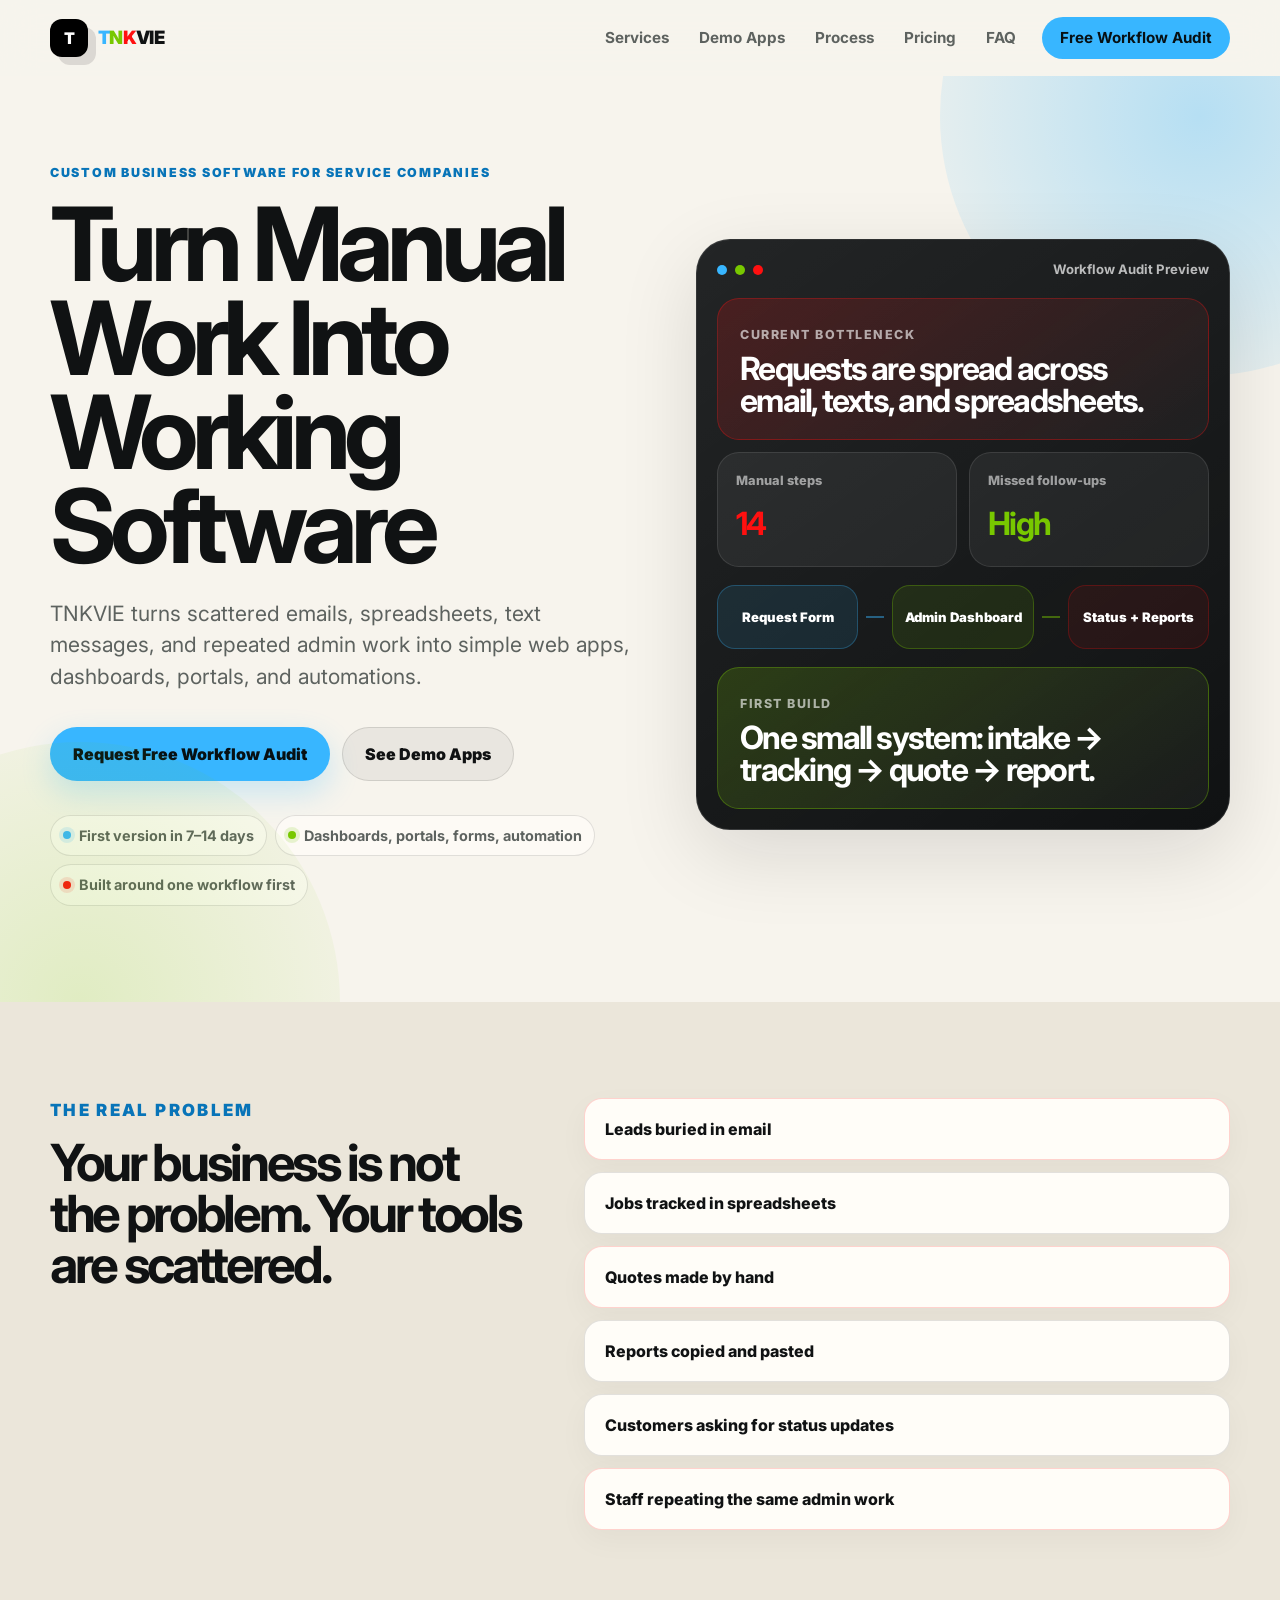
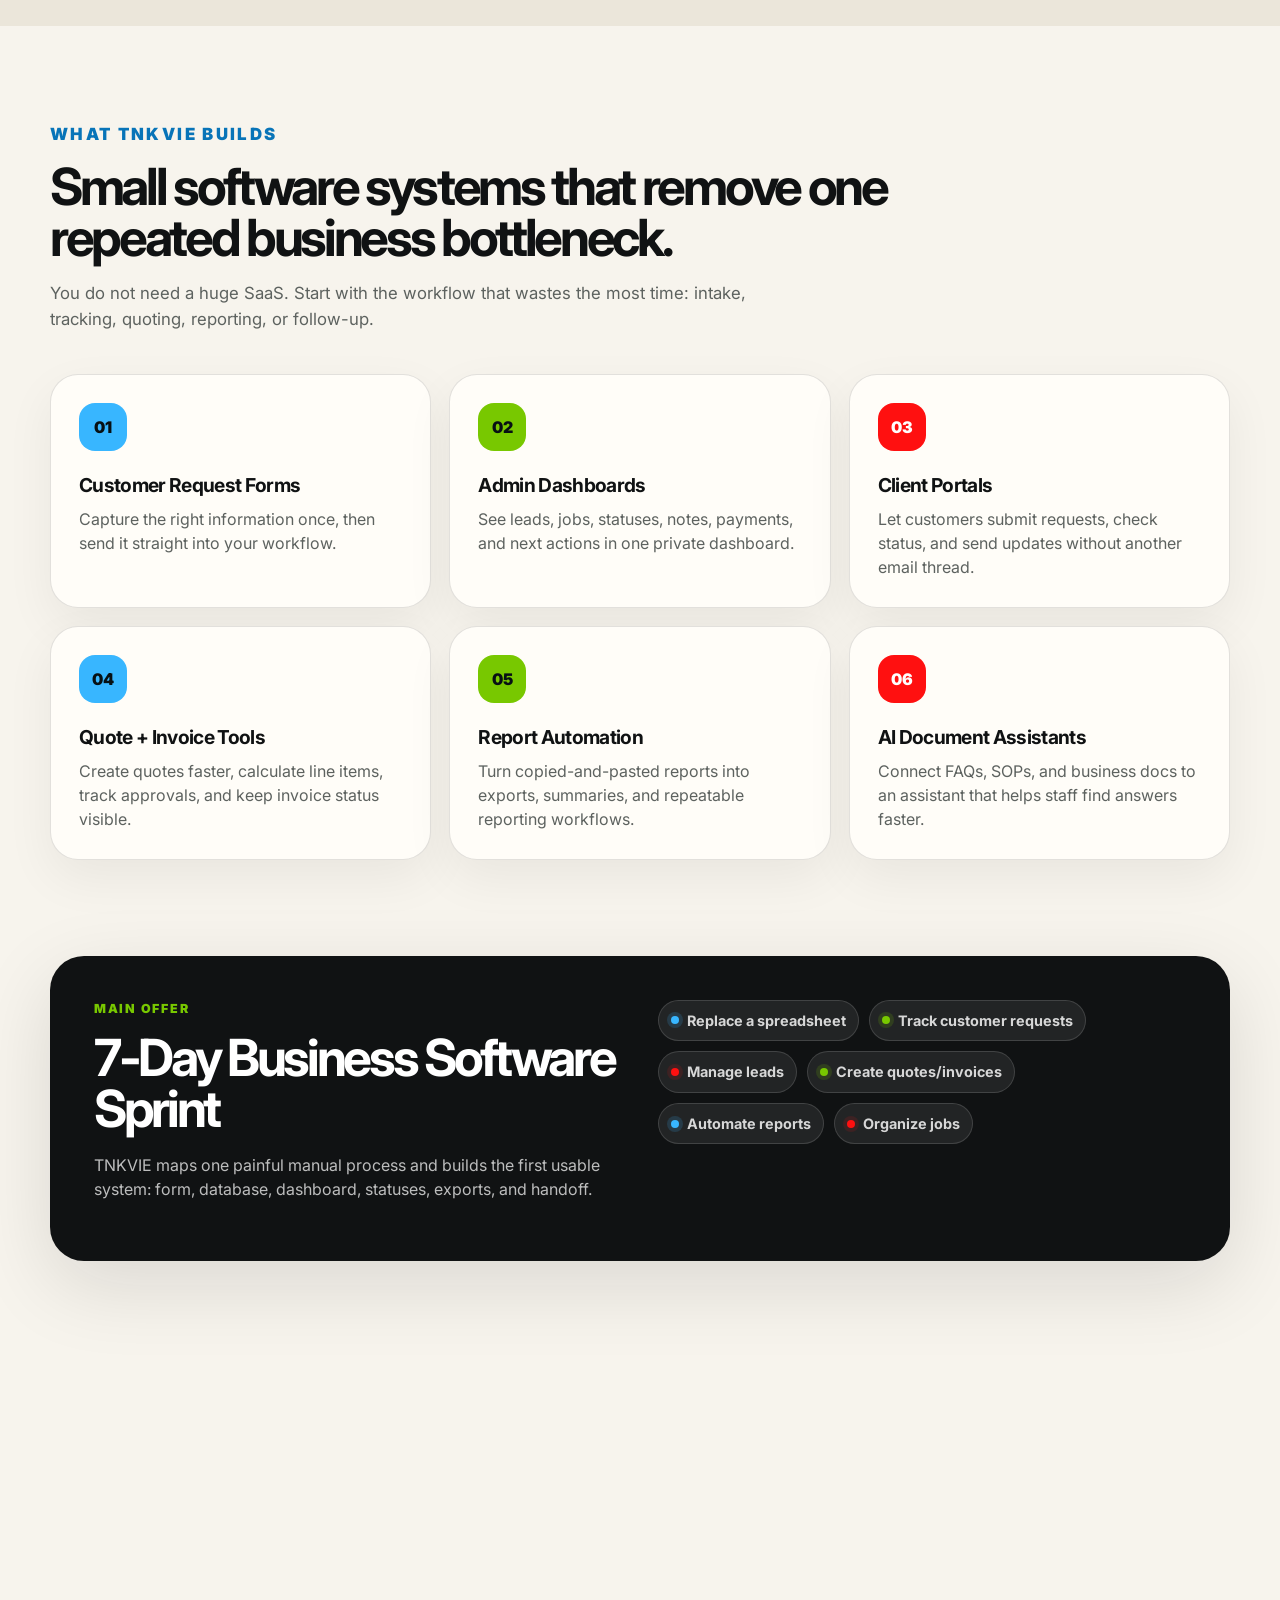
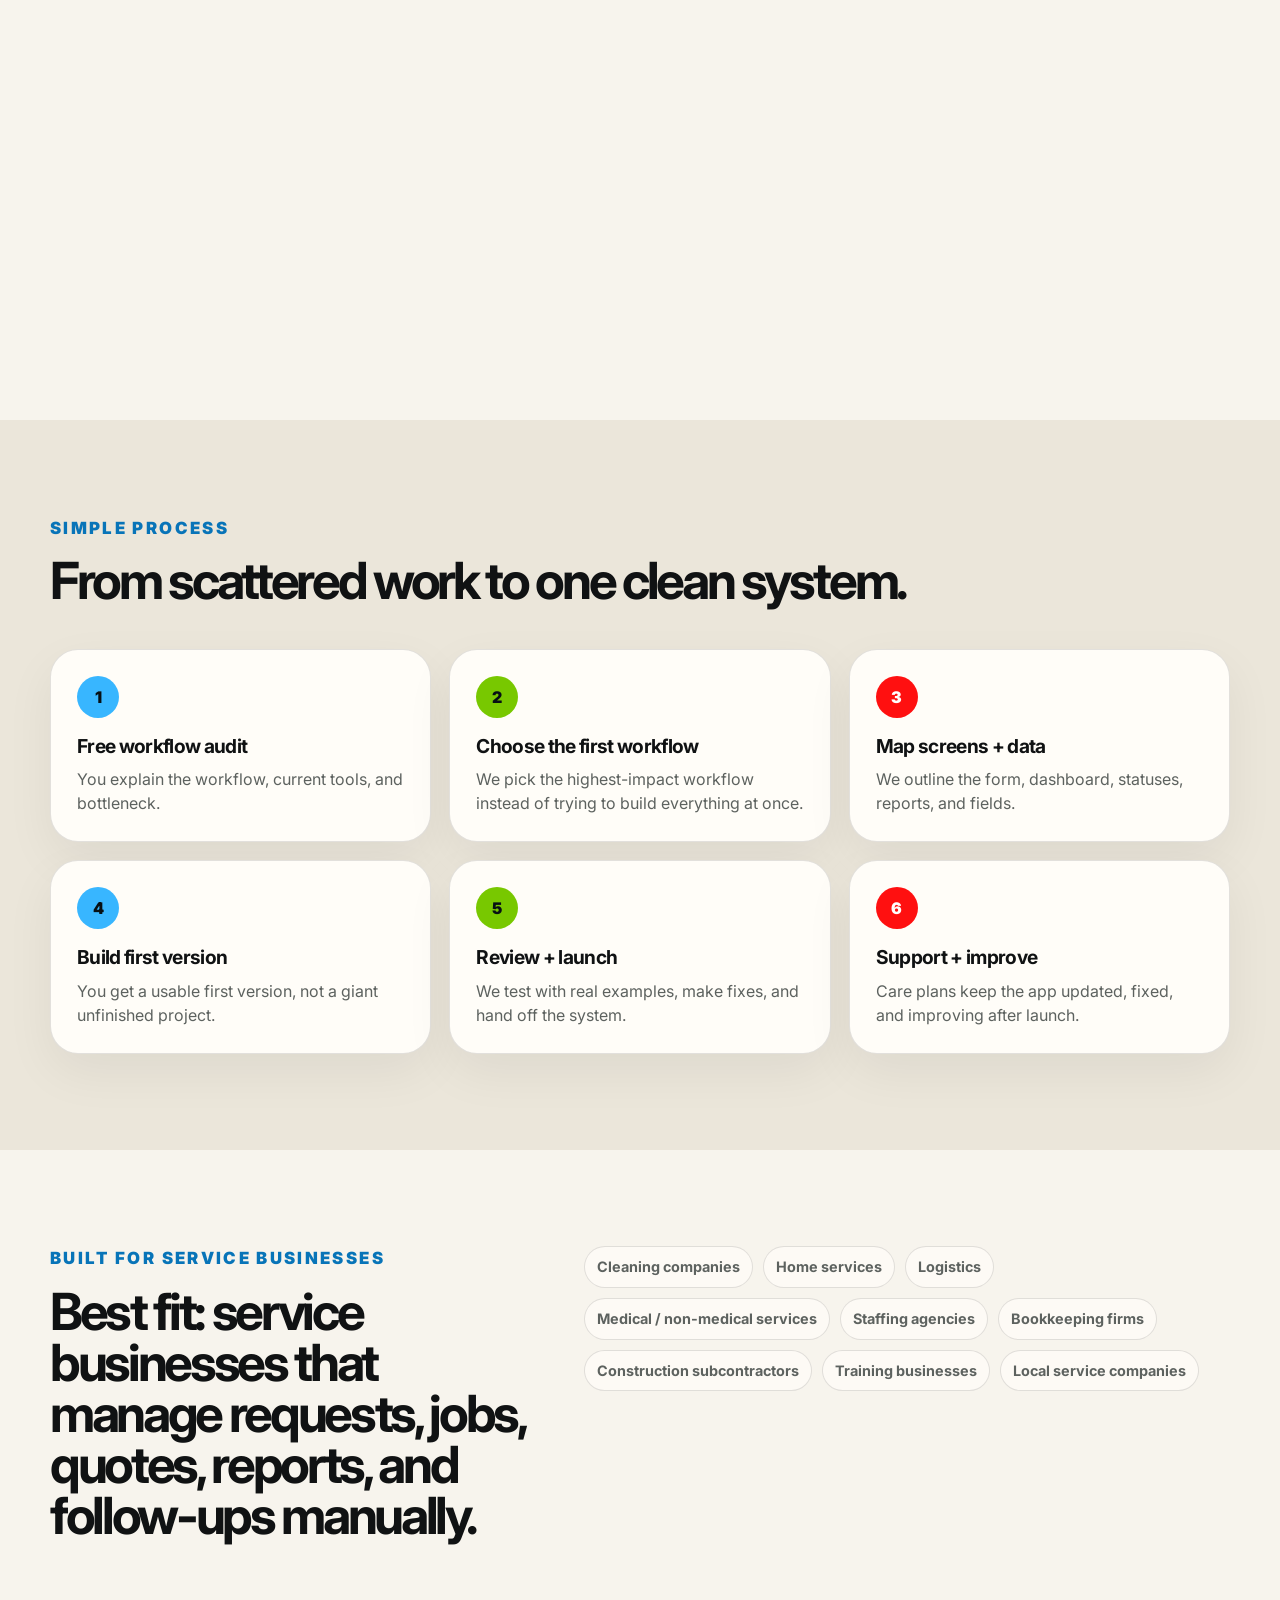
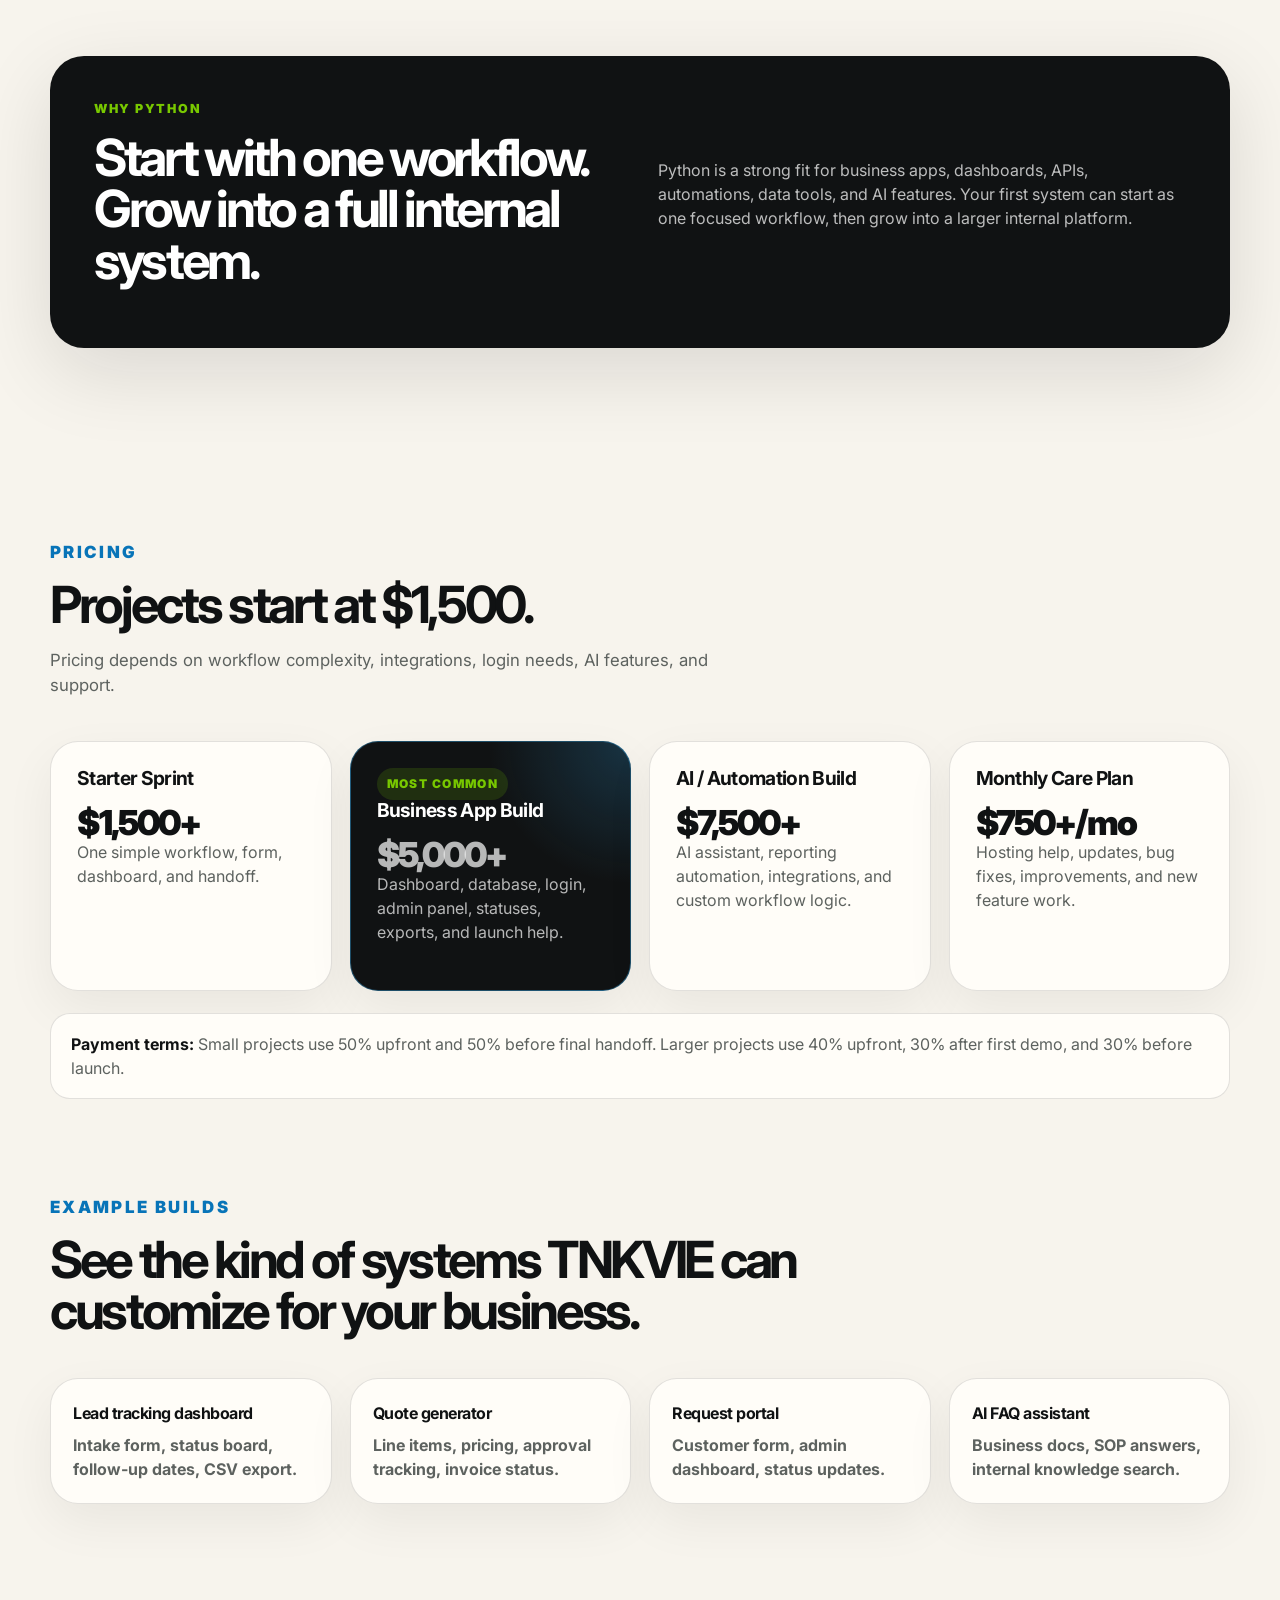
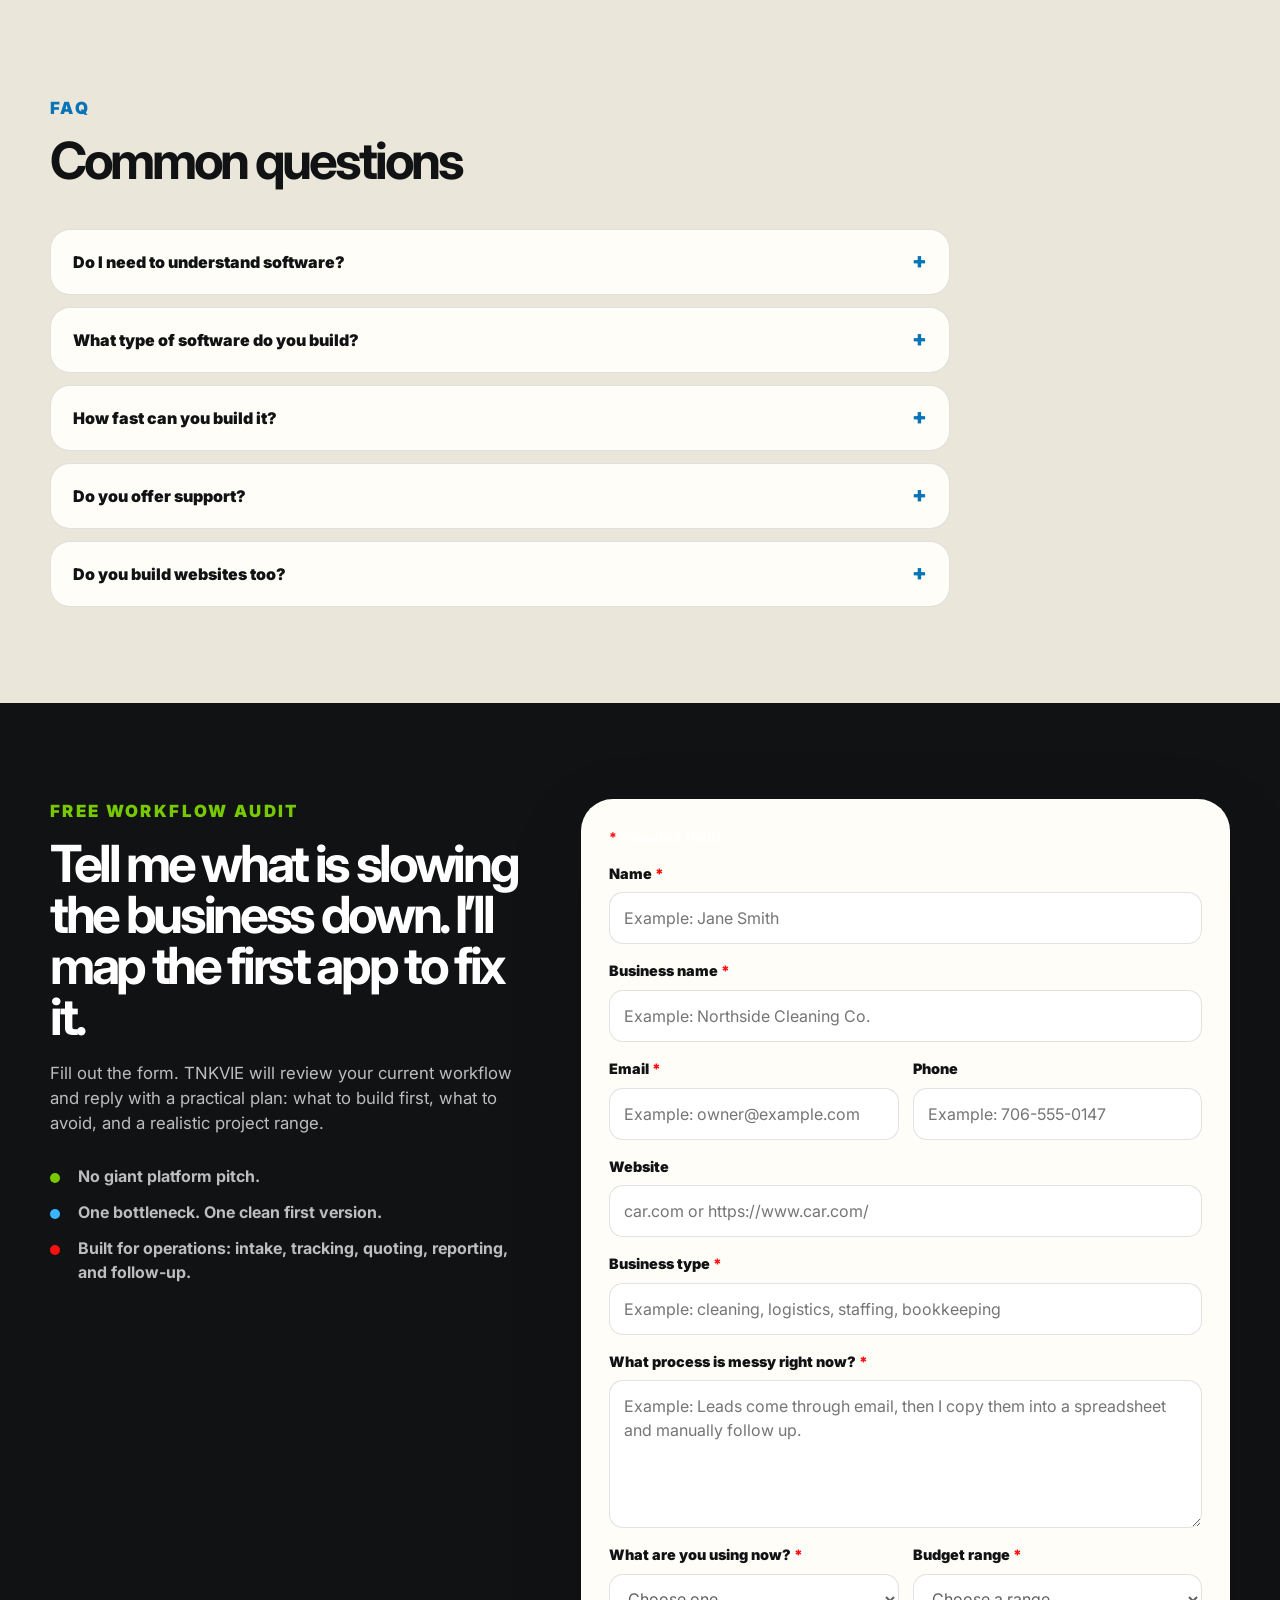
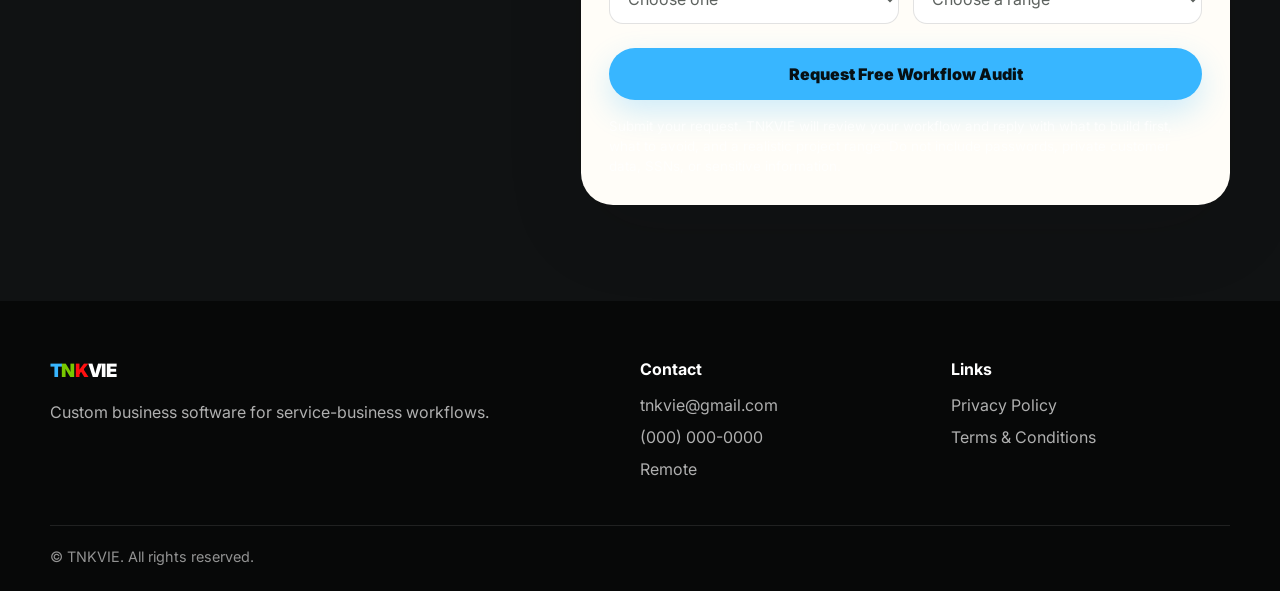
==== commit c8b51c47: "fix: add favacion" ====
--- a/index.html
+++ b/index.html
@@ -9,6 +9,13 @@
       content="TNKVIE builds custom Python business software that replaces spreadsheets, manual admin work, and broken workflows with simple apps, dashboards, portals, and automations."
     />
     <meta name="theme-color" content="#38b6ff" />
+
+    <link
+      rel="shortcut icon"
+      type="image/ico"
+      sizes="32x32"
+      href="/media/images/favacion.ico"
+    />
 
     <meta
       property="og:title"
@@ -614,6 +621,7 @@
               <label for="name">Name <span aria-hidden="true">*</span></label>
               <input
                 id="name"
+                a
                 name="name"
                 type="text"
                 autocomplete="name"
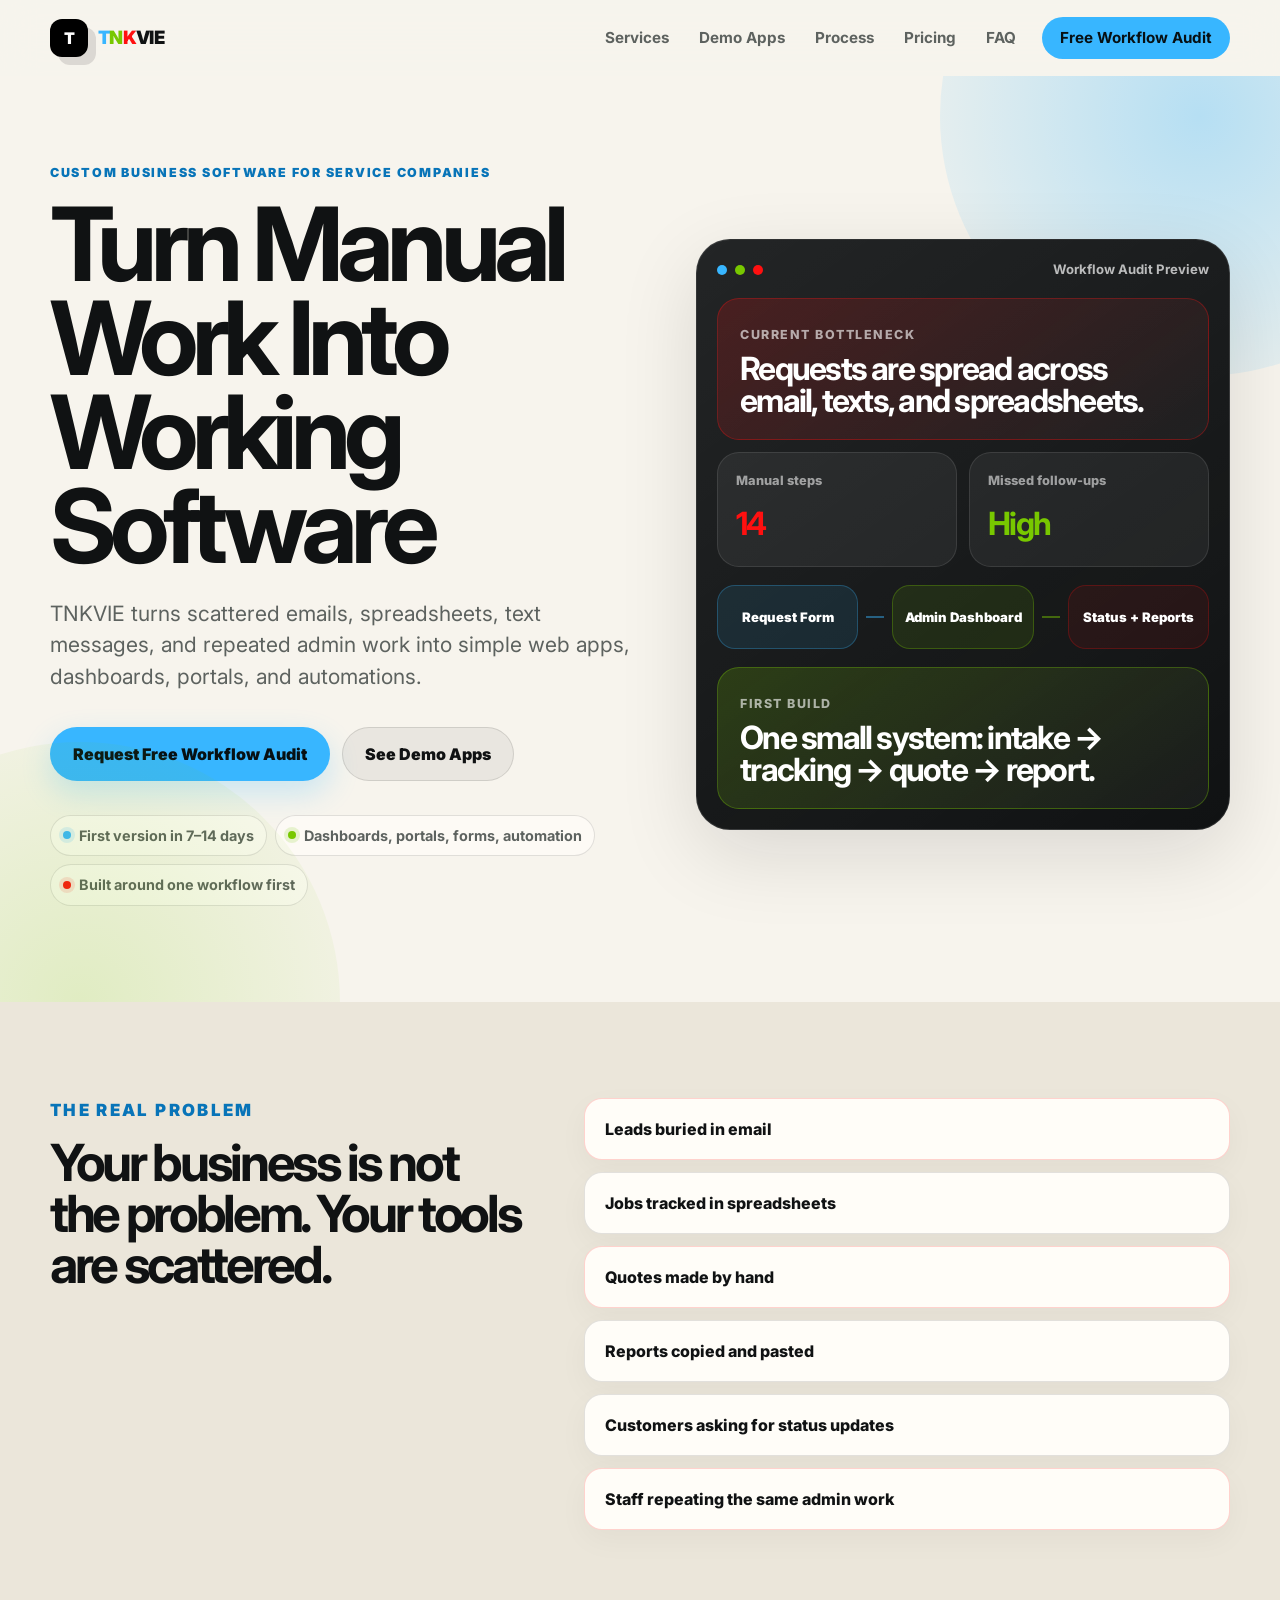
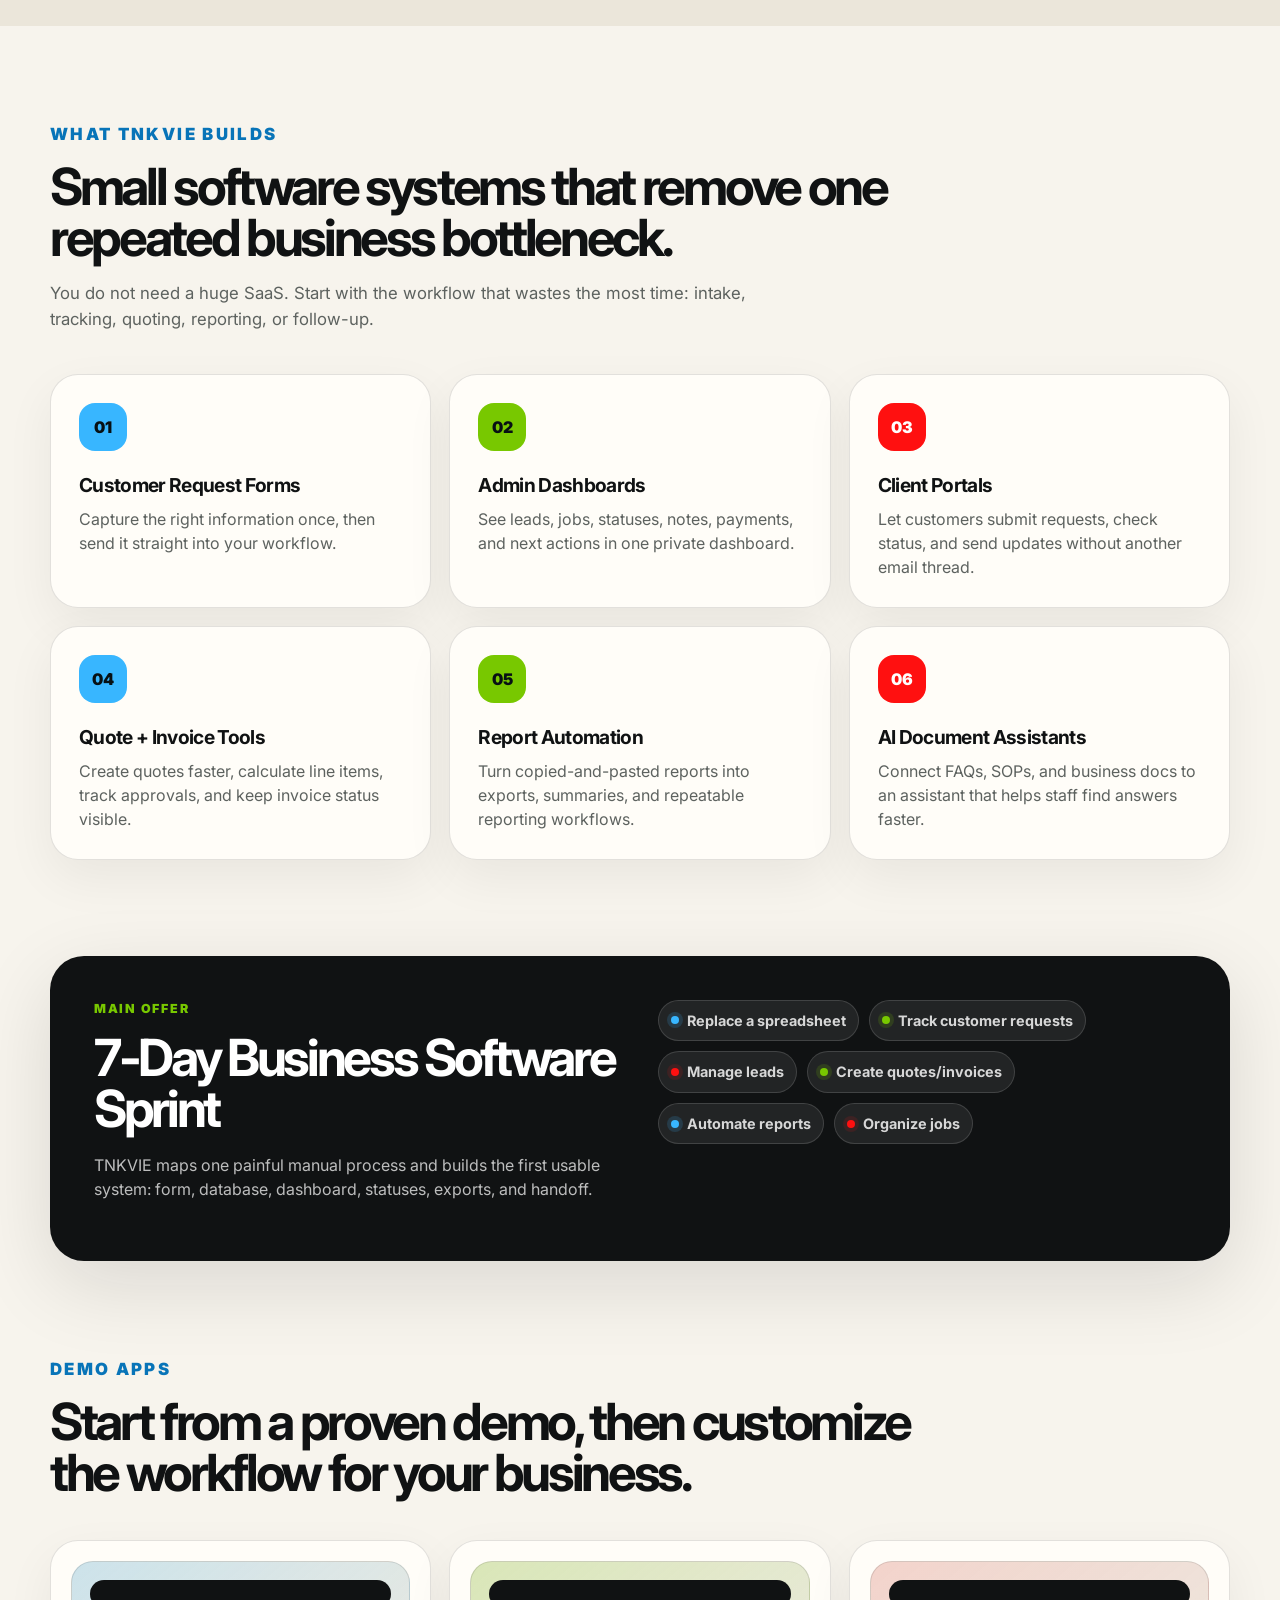
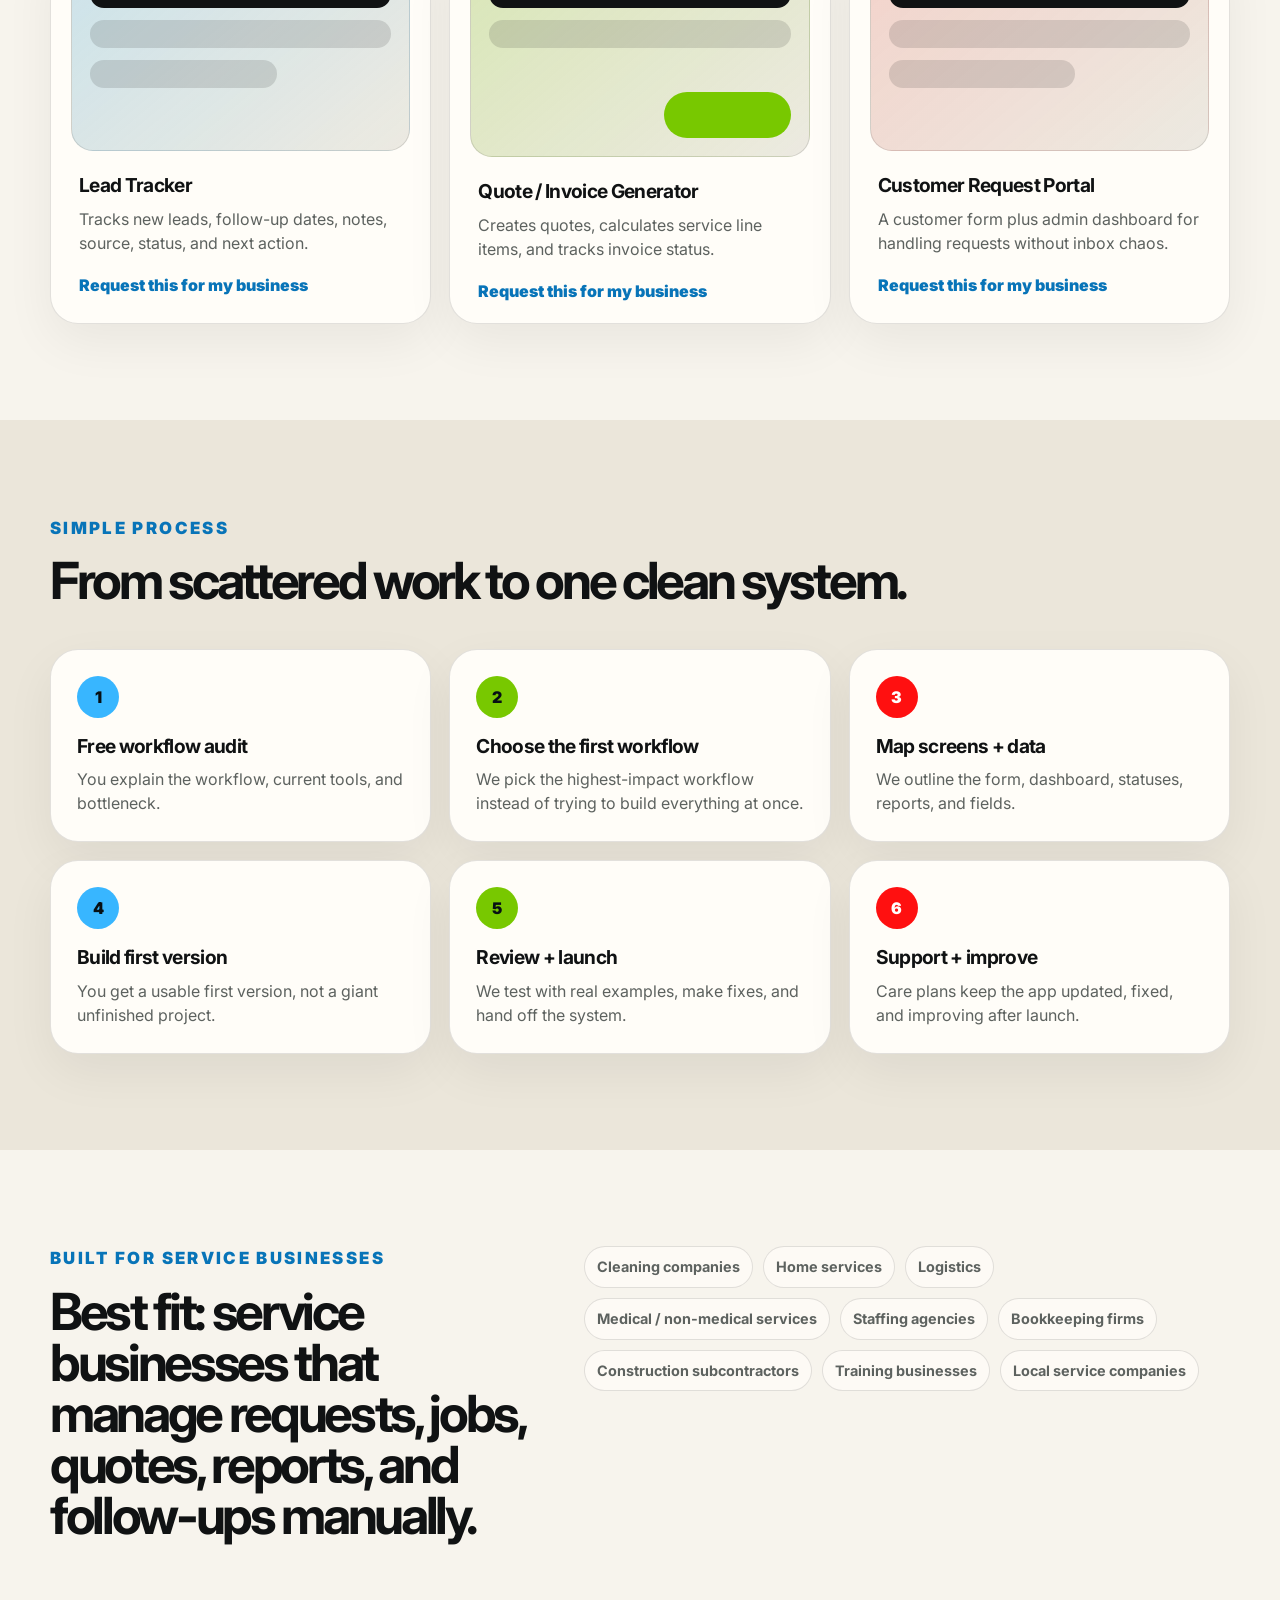
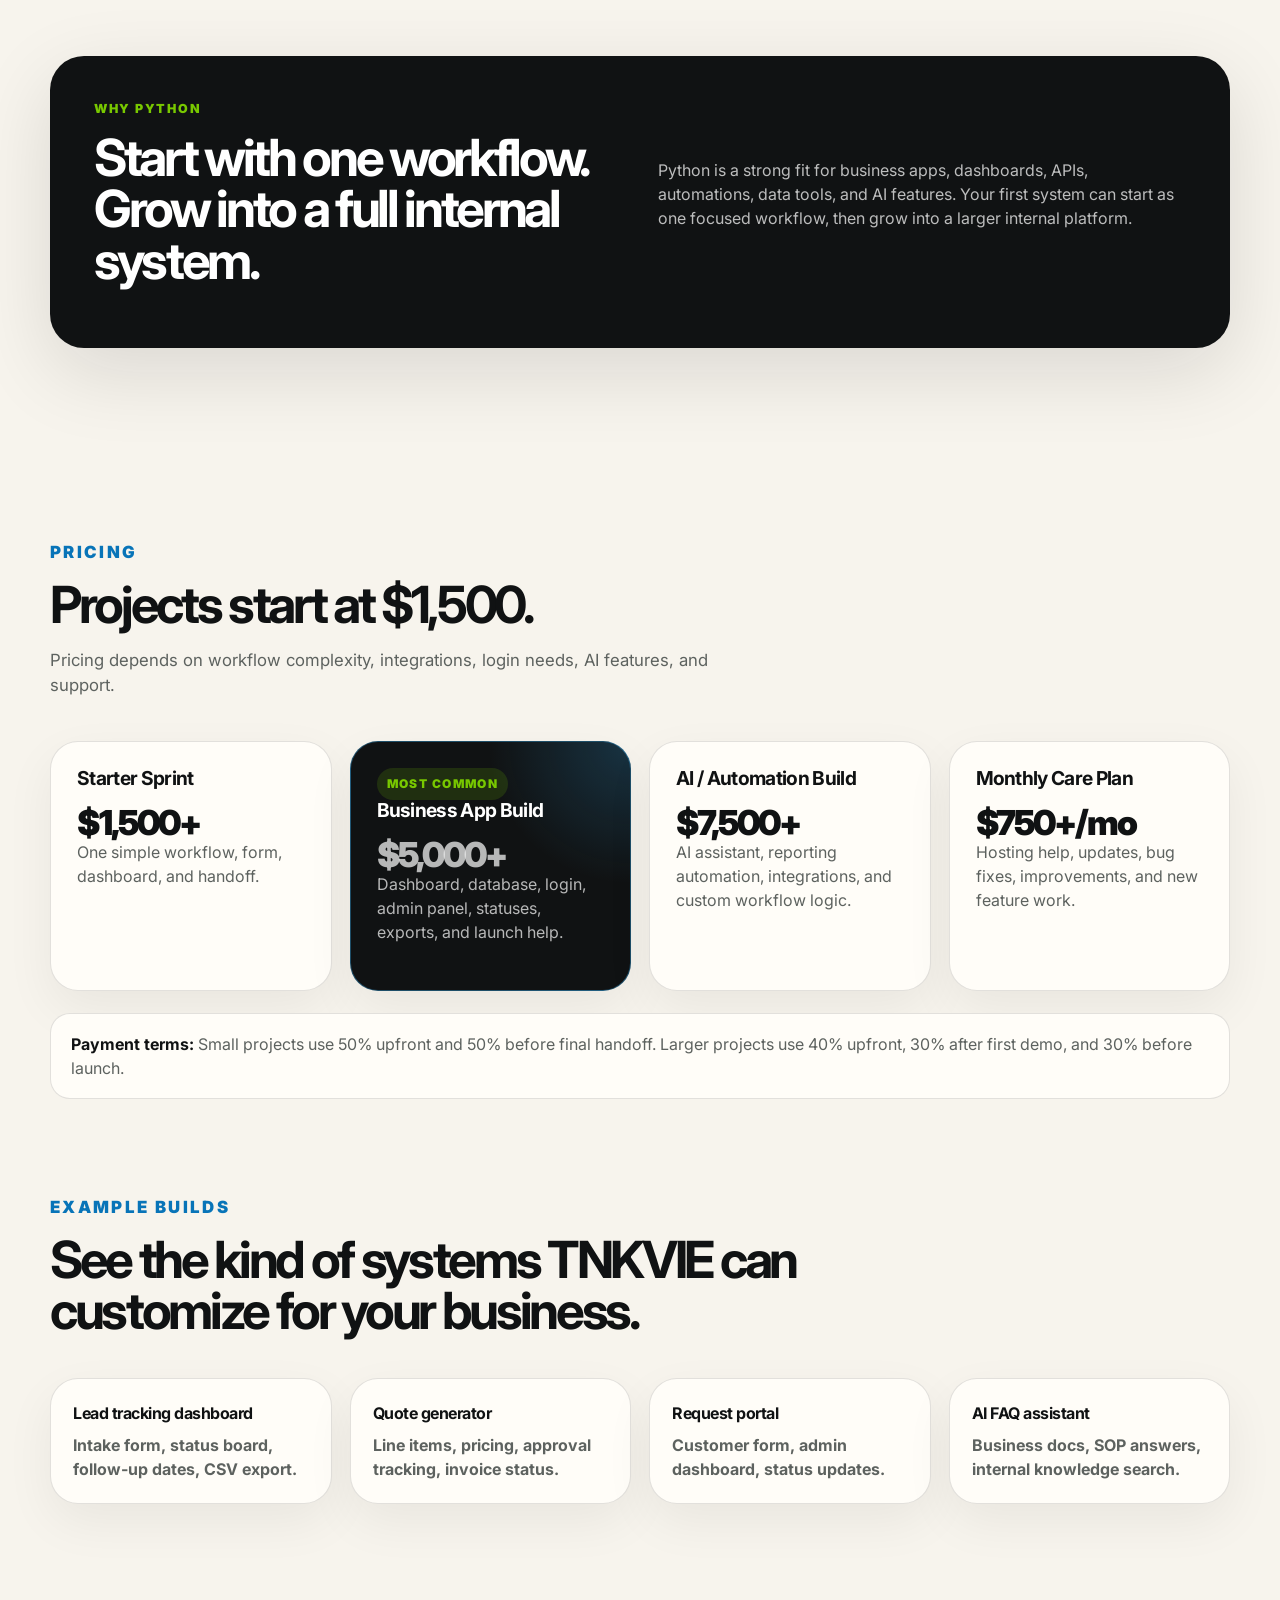
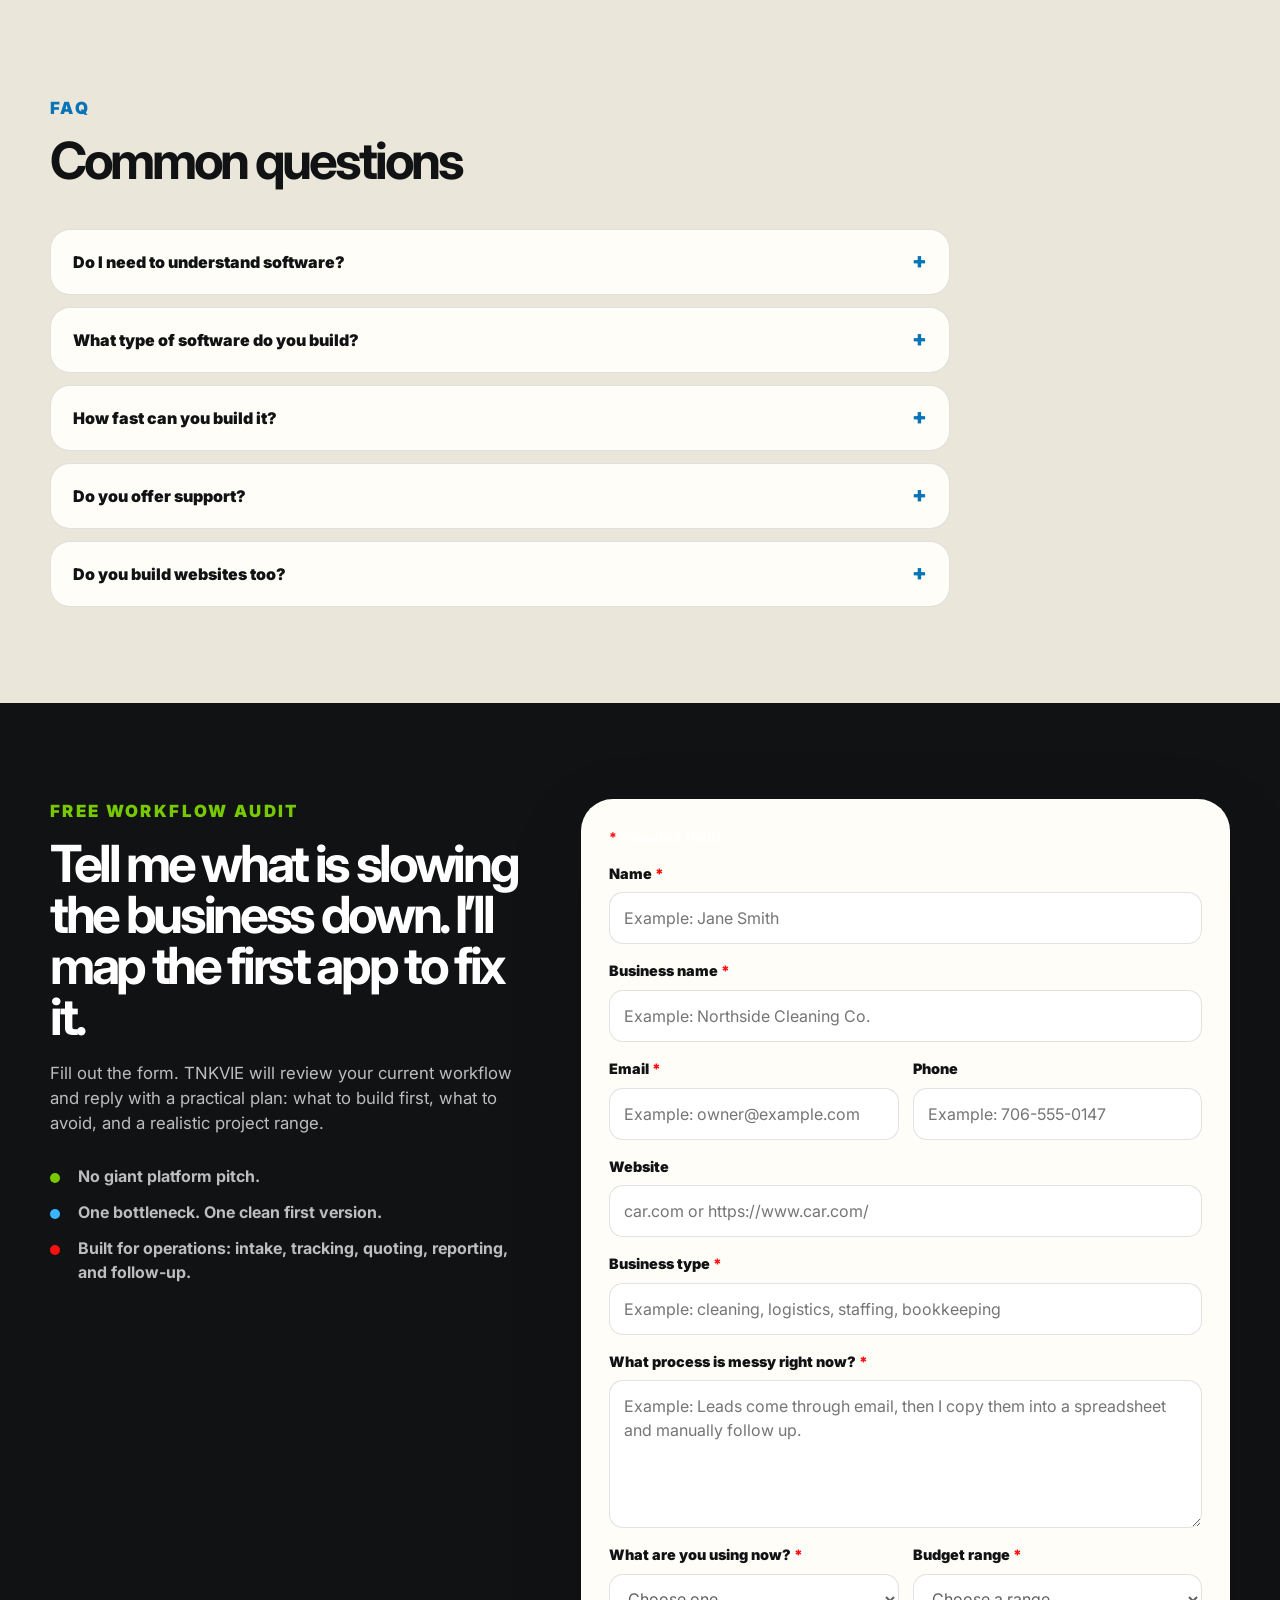
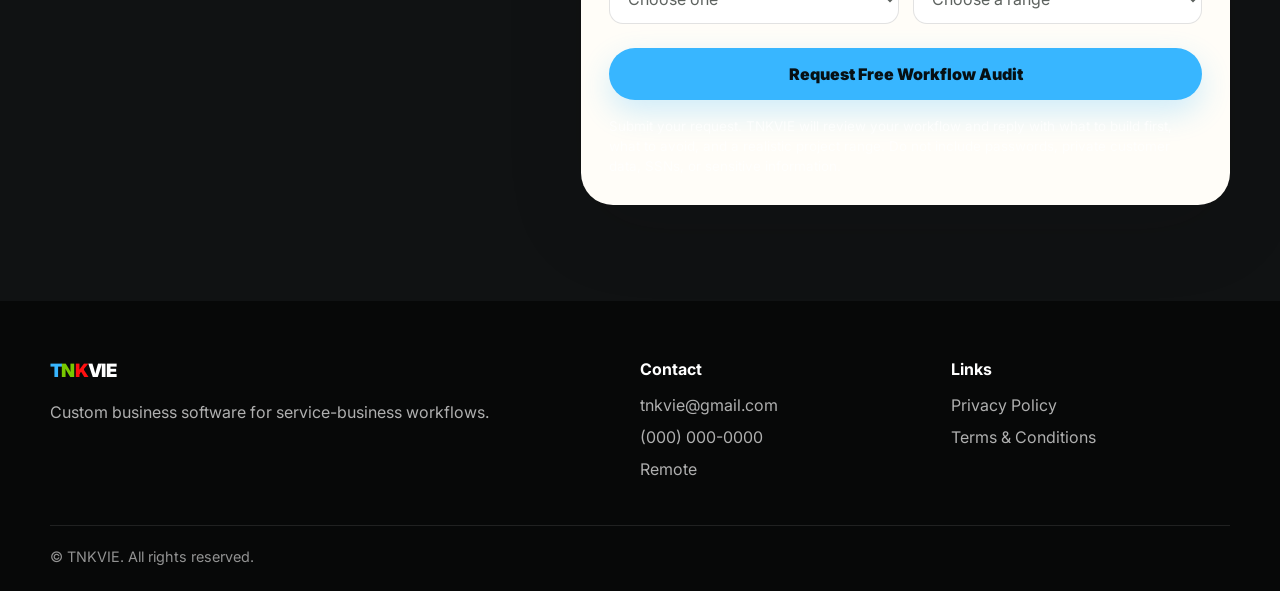
==== commit 1f6a2695: "fix: change html og:title" ====
--- a/index.html
+++ b/index.html
@@ -19,7 +19,7 @@
 
     <meta
       property="og:title"
-      content="TNKVIE — Custom Python Software for Small Businesses"
+      content="TNKVIE — Custom Software for Small Businesses"
     />
     <meta
       property="og:description"
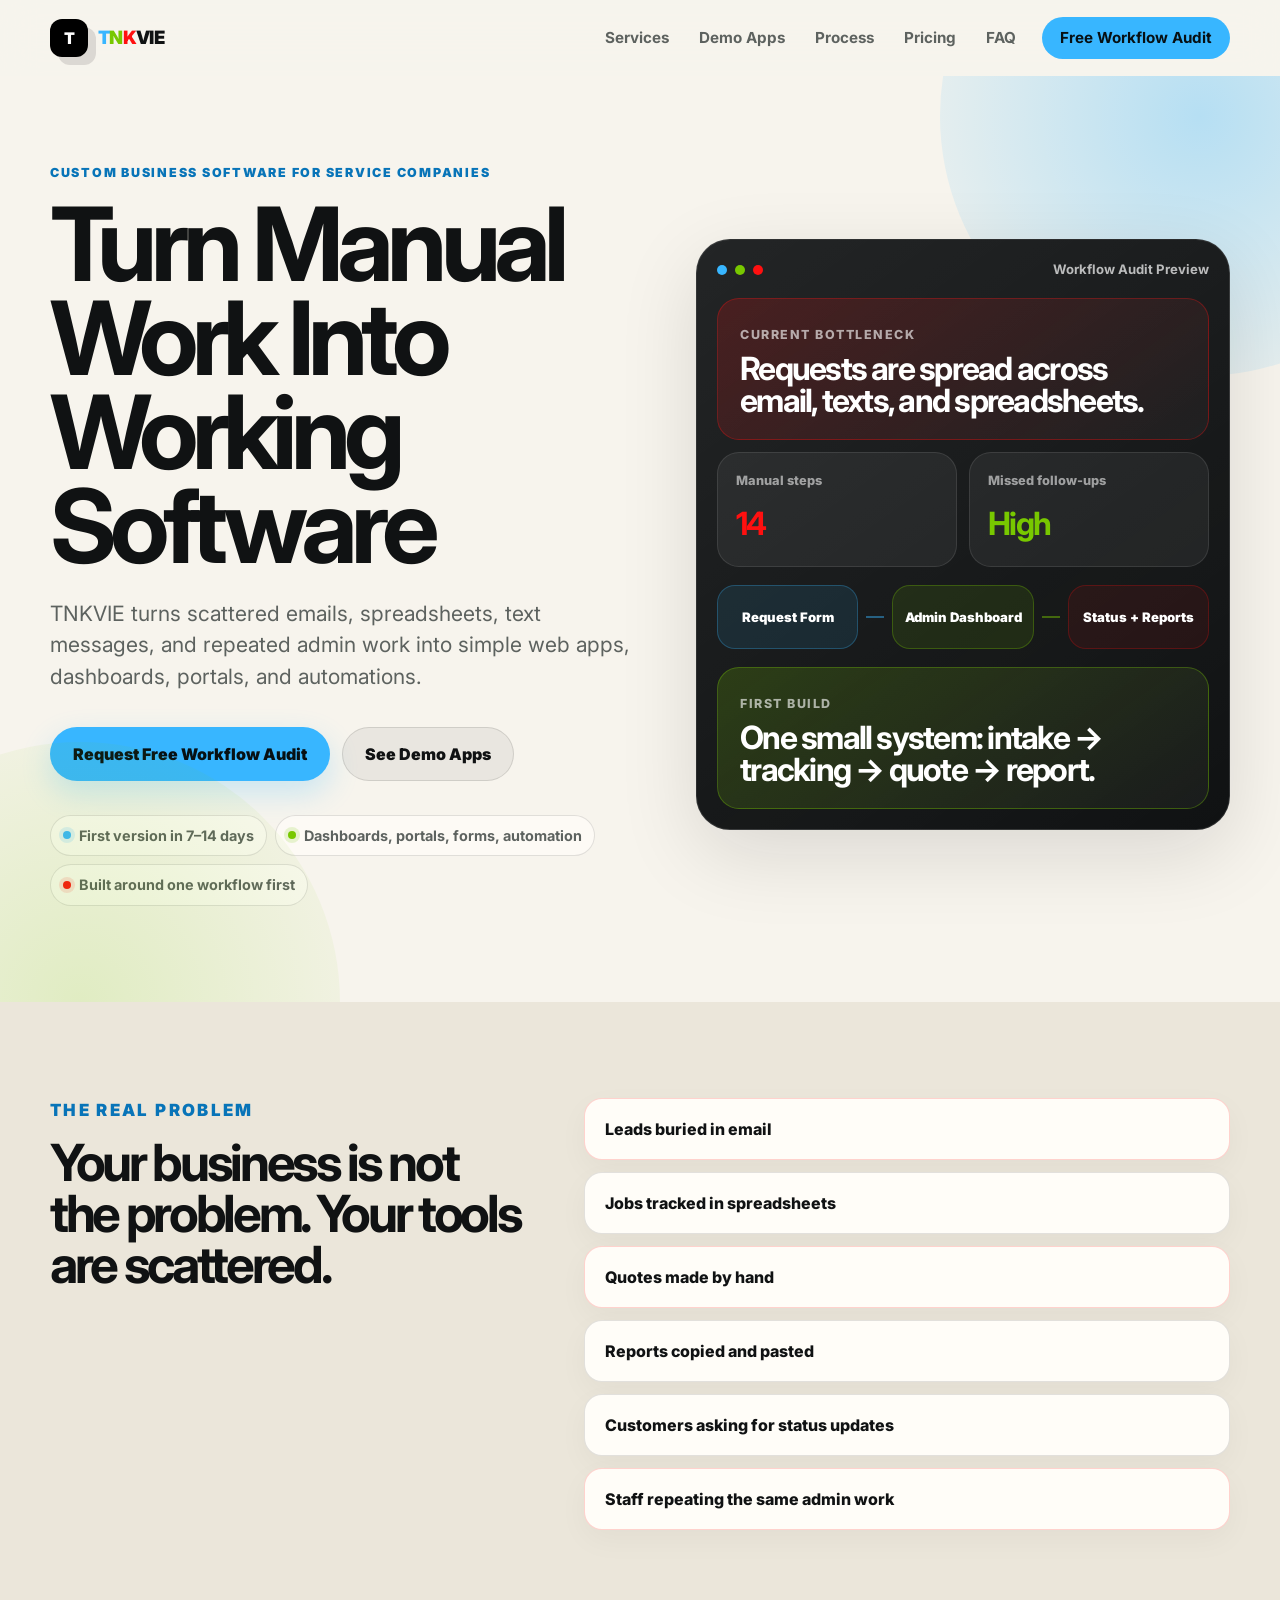
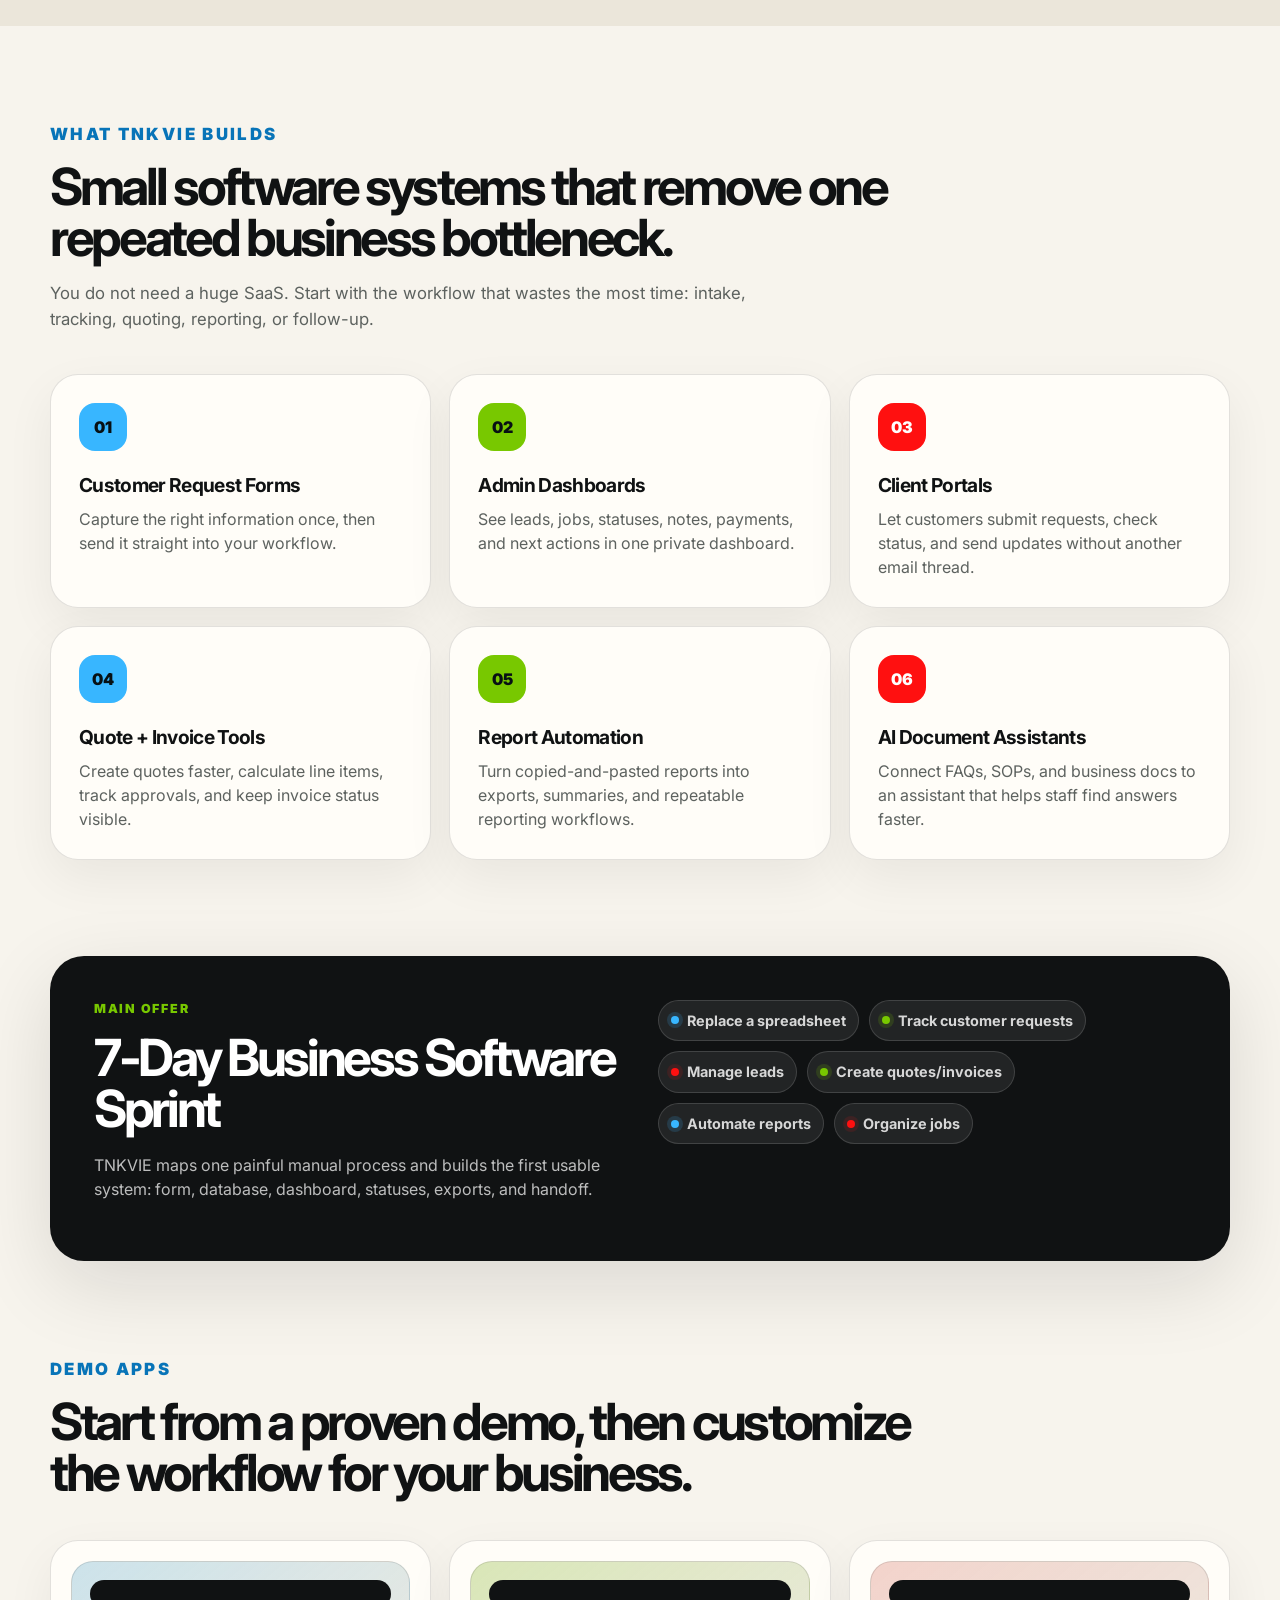
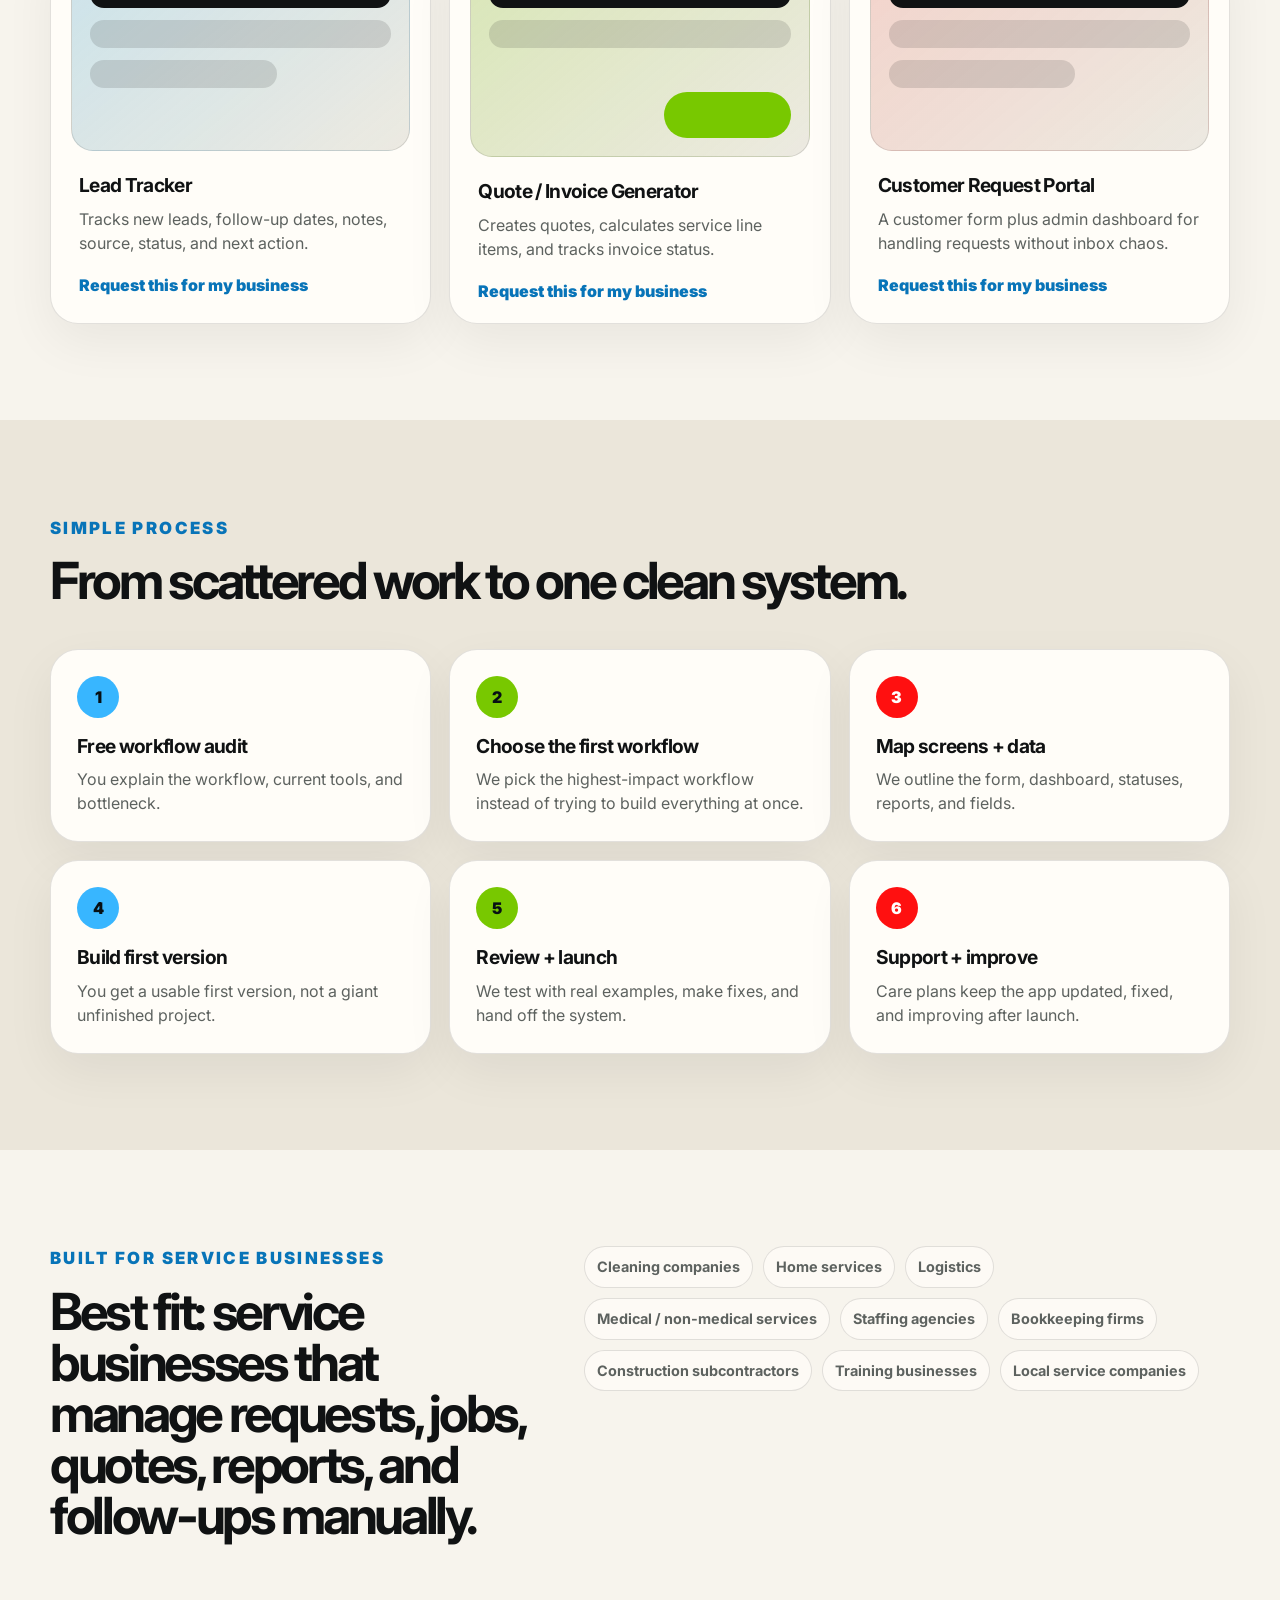
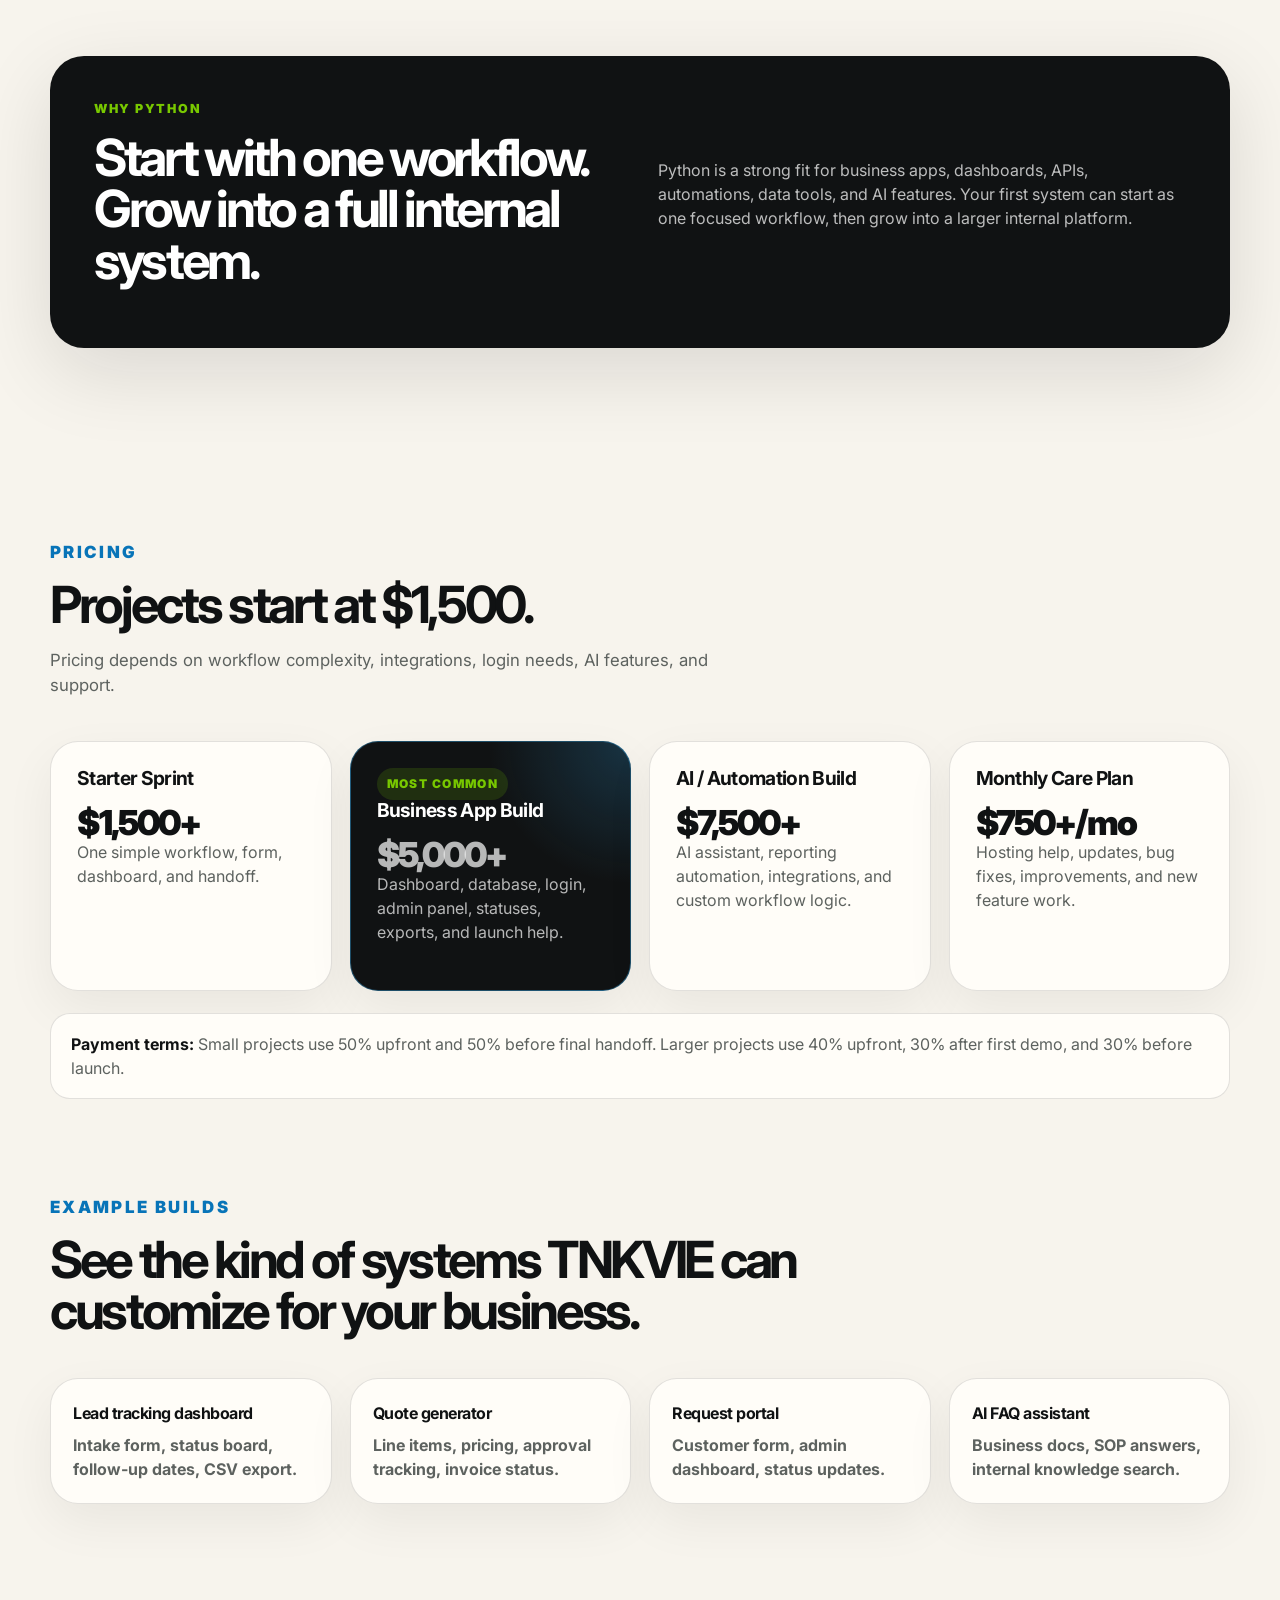
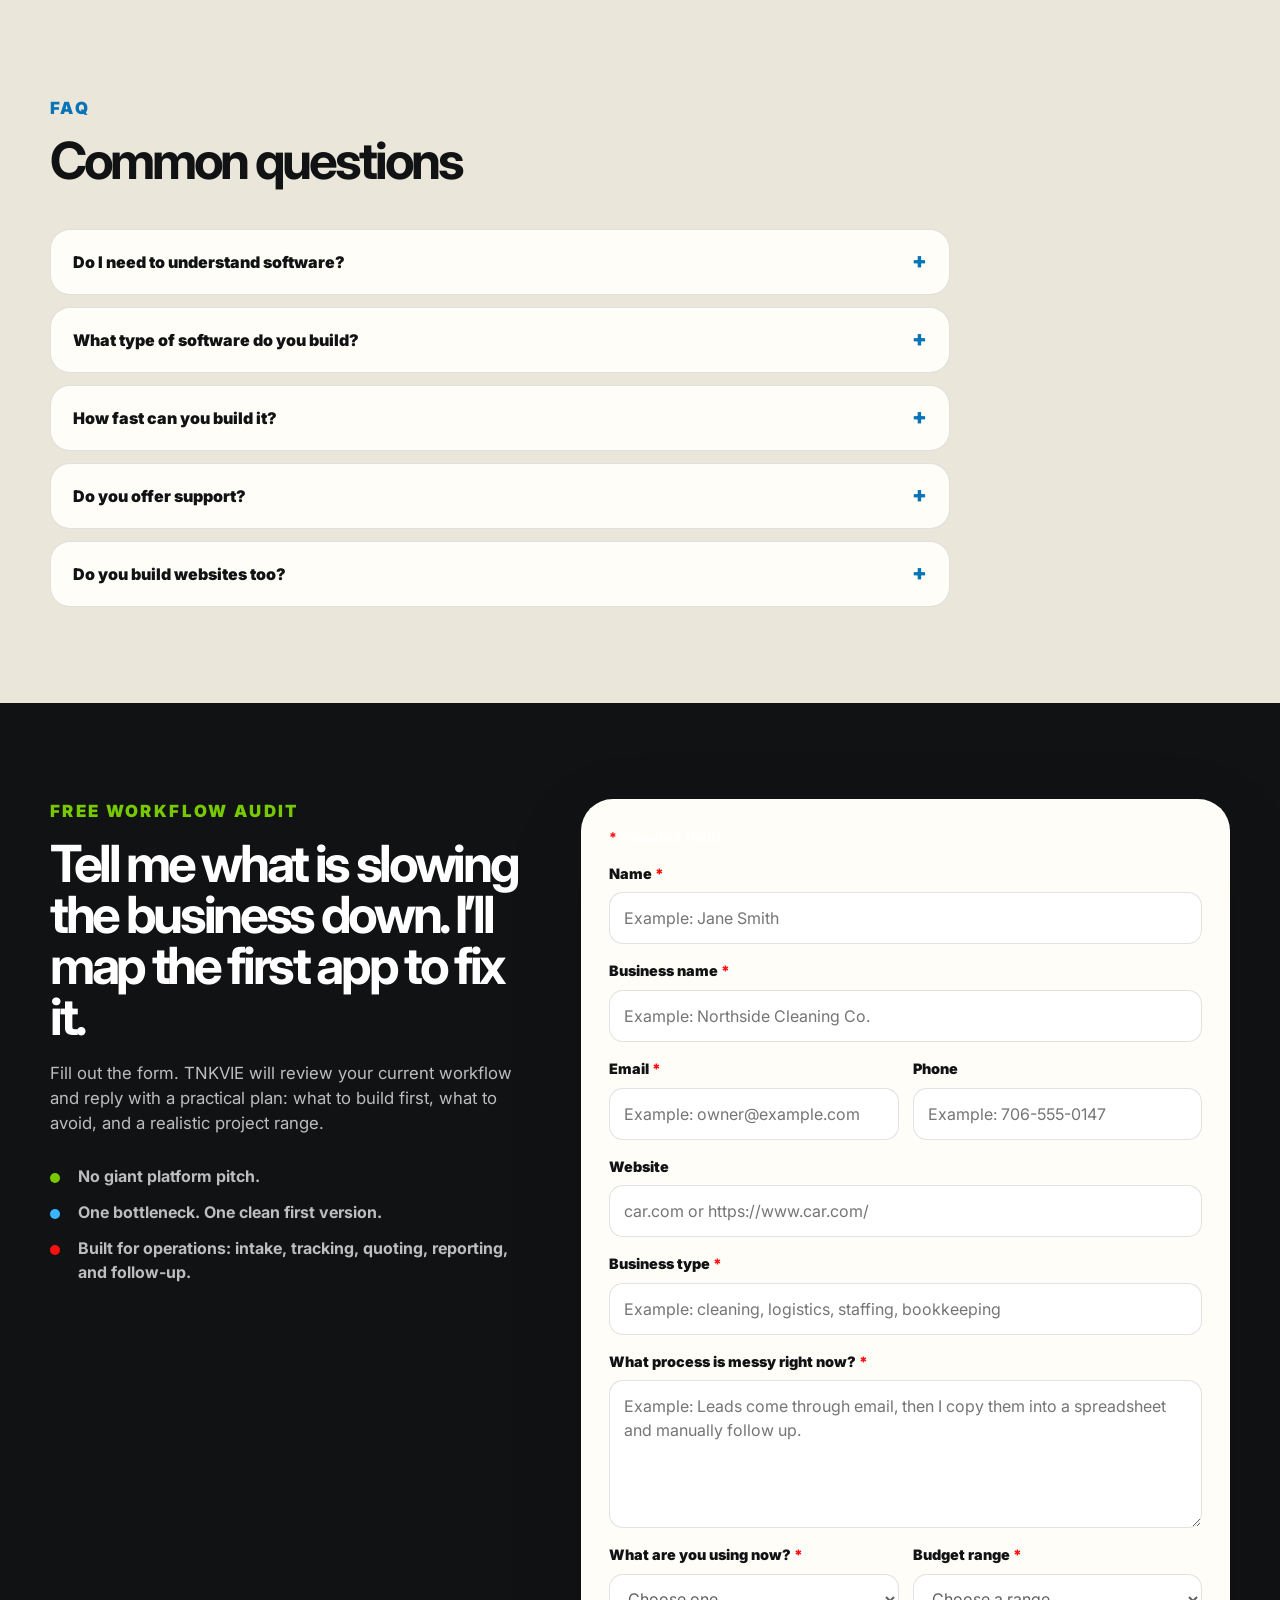
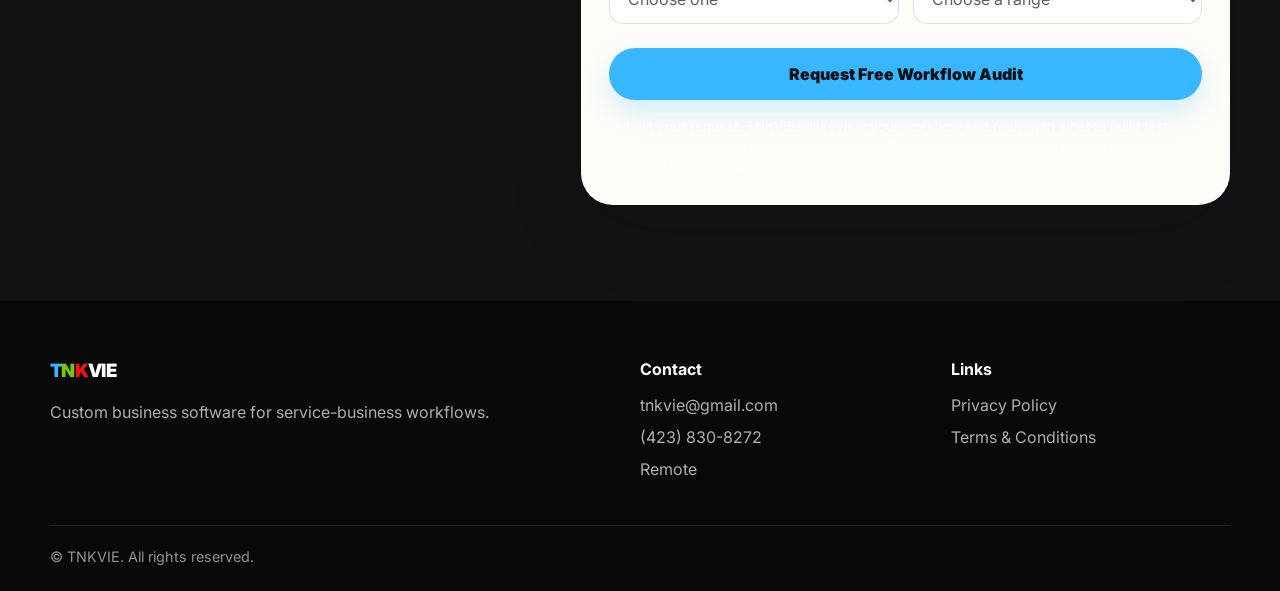
==== commit c0282c67: "feat: add phone number to site" ====
--- a/index.html
+++ b/index.html
@@ -800,7 +800,7 @@
         <div>
           <strong>Contact</strong>
           <a href="mailto:tnkvie@gmail.com">tnkvie@gmail.com</a>
-          <a href="tel:+10000000000">(000) 000-0000</a>
+          <a href="tel:+14238308272">(423) 830-8272</a>
           <span>Remote</span>
         </div>
 
